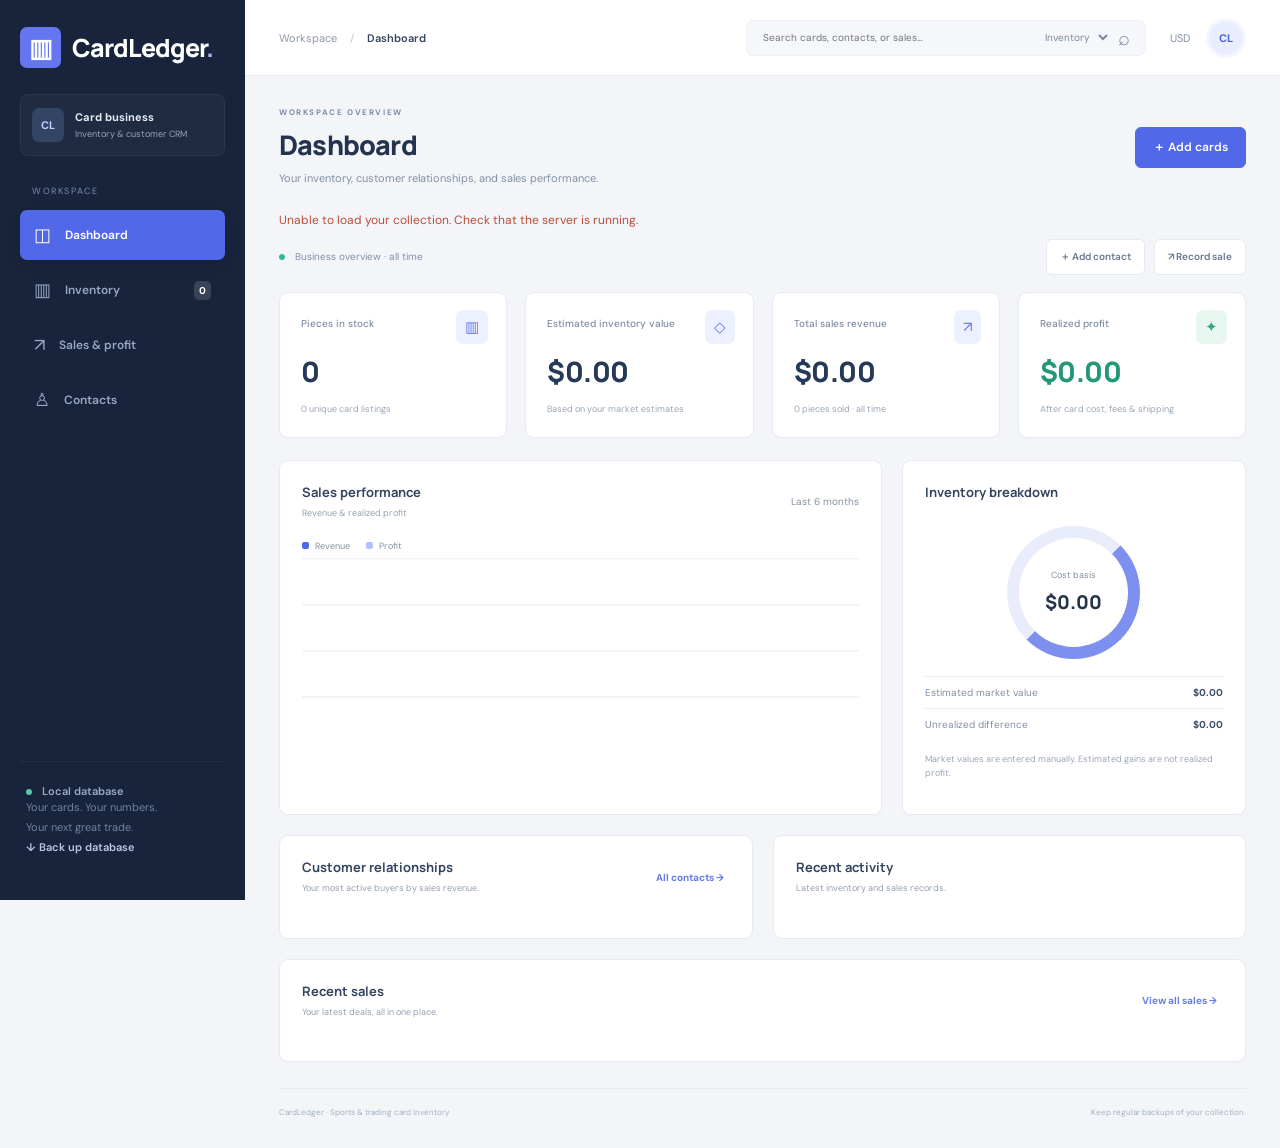
==== public/index.html @ e16de9db "Support Pokemon Marvel Disney and Magic trading card categories" ====
<!doctype html><html lang="en"><head><meta charset="utf-8"><meta name="viewport" content="width=device-width,initial-scale=1"><title>CardLedger · Sports & trading card CRM</title><link rel="stylesheet" href="style.css"></head><body>
<aside class="sidebar"><a class="logo" href="#dashboard"><span>▥</span> CardLedger<span class="logo-dot">.</span></a><div class="workspace-card"><span class="workspace-avatar">CL</span><div><strong>Card business</strong><small>Inventory & customer CRM</small></div></div><div class="workspace-label">WORKSPACE</div><nav><button data-page="dashboard" class="active">◫ <span>Dashboard</span></button><button data-page="inventory">▥ <span>Inventory</span><b id="stock-badge">0</b></button><button data-page="sales">↗ <span>Sales & profit</span></button><button data-page="clients">♙ <span>Contacts</span></button></nav><div class="sidebar-bottom"><div class="local-badge"><span></span> Local database</div><p>Your cards. Your numbers.<br>Your next great trade.</p><a href="/api/backup">↓ Back up database</a></div></aside>
<div class="app"><header><div class="breadcrumb">Workspace <span>/</span> <strong id="breadcrumb-page">Dashboard</strong></div><form id="global-search-form" class="global-search"><input id="global-search" type="search" placeholder="Search cards, contacts, or sales…" aria-label="Search CRM"><select id="global-search-scope" aria-label="Search category"><option value="inventory">Inventory</option><option value="clients">Contacts</option><option value="sales">Sales</option></select><button type="submit" aria-label="Search">⌕</button></form><div class="header-account"><span class="currency-label">USD</span><span class="avatar" aria-label="CardLedger workspace">CL</span></div></header><main><div class="page-heading"><div><div class="eyebrow" id="page-eyebrow">THE BIG PICTURE</div><h1 id="page-title">Your collection, at a glance.</h1><p id="page-description">Track what you own, what you sell, and what you earn.</p></div><button class="primary" id="primary-action">＋ Add cards</button></div><div id="global-status" class="status" role="status" aria-live="polite"></div>
<section id="dashboard" class="page"><div class="dashboard-toolbar"><span class="live-label"><i></i> Business overview · all time</span><div><button class="secondary" id="quick-client">＋ Add contact</button><button class="secondary" id="quick-sale">↗ Record sale</button></div></div><div class="metrics"><article><span>Pieces in stock</span><strong id="metric-stock">0</strong><small id="metric-unique">0 unique card listings</small><i>▥</i></article><article><span>Estimated inventory value</span><strong id="metric-value">$0.00</strong><small>Based on your market estimates</small><i>◇</i></article><article><span>Total sales revenue</span><strong id="metric-revenue">$0.00</strong><small id="metric-sold">0 pieces sold · all time</small><i>↗</i></article><article class="profit-card"><span>Realized profit</span><strong id="metric-profit">$0.00</strong><small>After card cost, fees & shipping</small><i>✦</i></article></div>
<div class="overview-grid"><article class="panel"><div class="panel-heading"><div><h2>Sales performance</h2><p>Revenue & realized profit</p></div><span class="subtle">Last 6 months</span></div><div class="legend"><span class="revenue-dot"></span> Revenue <span class="profit-dot"></span> Profit</div><div id="chart" class="chart"></div></article><article class="panel value-panel"><div class="panel-heading"><h2>Inventory breakdown</h2></div><div class="value-circle"><span>Cost basis<strong id="cost-basis">$0.00</strong></span></div><div class="value-line"><span>Estimated market value</span><b id="value-market">$0.00</b></div><div class="value-line"><span>Unrealized difference</span><b id="value-difference">$0.00</b></div><p class="fine-print">Market values are entered manually. Estimated gains are not realized profit.</p></article></div>
<div class="crm-insights"><article class="panel"><div class="panel-heading"><div><h2>Customer relationships</h2><p>Your most active buyers by sales revenue.</p></div><button class="text-button" data-page="clients">All contacts →</button></div><div id="top-clients"></div></article><article class="panel"><div class="panel-heading"><div><h2>Recent activity</h2><p>Latest inventory and sales records.</p></div></div><div id="activity-feed"></div></article></div><article class="panel"><div class="panel-heading"><div><h2>Recent sales</h2><p>Your latest deals, all in one place.</p></div><button class="text-button" data-page="sales">View all sales →</button></div><div id="recent-sales" class="table-wrap"></div></article></section>
<section id="inventory" class="page" hidden><div class="toolbar"><input id="inventory-search" type="search" placeholder="Search player, character, category, set…" aria-label="Search inventory"><label class="checkbox"><input type="checkbox" id="in-stock-only"> In stock only</label><a class="secondary" href="/api/export/inventory">↓ Export CSV</a></div><div class="panel table-wrap" id="inventory-table"></div></section>
<section id="sales" class="page" hidden><div class="toolbar"><input id="sales-search" type="search" placeholder="Search card, client, channel…" aria-label="Search sales"><a class="secondary" href="/api/export/sales">↓ Export CSV</a></div><p class="fine-print">Profit = sale revenue − allocated purchase cost − fees − shipping. It excludes taxes and business overhead.</p><div class="panel table-wrap" id="sales-table"></div></section>
<section id="clients" class="page" hidden><div class="toolbar"><input id="clients-search" type="search" placeholder="Search name, email, phone…" aria-label="Search clients"><a class="secondary" href="/api/export/clients">↓ Export CSV</a></div><div class="contact-summary" id="contact-summary"></div><div class="panel table-wrap" id="client-grid"></div></section>
<footer>CardLedger · Sports & trading card inventory <span>Keep regular backups of your collection.</span></footer></main></div>
<dialog id="modal"><div class="modal-header"><div><span class="eyebrow">YOUR COLLECTION</span><h2 id="modal-title"></h2></div><button type="button" id="close-modal" aria-label="Close dialog">×</button></div><form id="editor"><div id="form-fields" class="form-grid"></div><div id="form-status" class="status" role="status" aria-live="polite"></div><div class="modal-actions"><button class="secondary" type="button" id="cancel-modal">Cancel</button><button class="primary" type="submit" id="save-button">Save</button></div></form></dialog>
<dialog id="client-profile"><div class="modal-header"><div><span class="eyebrow">CONTACT RECORD</span><h2 id="profile-title"></h2></div><button type="button" id="close-profile" aria-label="Close contact record">×</button></div><div id="profile-content"></div></dialog><script src="app.js"></script></body></html>
---- public/style.css ----
@import url('https://fonts.googleapis.com/css2?family=DM+Sans:wght@400;500;600;700&family=Manrope:wght@400;600;700;800&display=swap');
:root{--ink:#17342f;--muted:#7a8884;--green:#236b53;--lime:#d9efb3;--bg:#f6f8f5;--border:#e6ebe5}*{box-sizing:border-box}body{margin:0;font-family:'DM Sans',sans-serif;color:var(--ink);background:var(--bg);font-size:14px}button,input,select,textarea{font:inherit}button,a{touch-action:manipulation}button{cursor:pointer}a{color:inherit;text-decoration:none}.sidebar{width:230px;background:white;border-right:1px solid var(--border);position:fixed;top:0;bottom:0;padding:32px 22px;display:flex;flex-direction:column}.logo{font:800 25px Manrope,sans-serif;letter-spacing:-1px;white-space:nowrap}.logo>span:first-child{background:var(--green);color:white;padding:3px 9px;border-radius:8px;margin-right:7px}.logo-dot{color:var(--green)}.workspace-label{font-size:8px;letter-spacing:1.6px;color:var(--muted);margin:47px 8px 18px}.sidebar nav{display:flex;flex-direction:column;gap:8px}.sidebar nav button{display:flex;gap:14px;align-items:center;border:0;background:transparent;padding:13px 14px;border-radius:9px;color:#6b7e76;text-align:left;font-size:17px}.sidebar nav button span{font-size:13px;font-weight:600}.sidebar nav button.active{background:#eaf2e5;color:var(--green)}.sidebar nav b{font-size:10px;border-radius:5px;background:white;padding:3px 5px;margin-left:auto}.sidebar-bottom{margin-top:auto;padding:15px 6px}.local-badge{font-size:11px;font-weight:600}.local-badge span{display:inline-block;width:6px;height:6px;background:#4d9662;border-radius:50%;margin-right:7px}.sidebar-bottom p{color:var(--muted);font-size:11px;line-height:1.8}.sidebar-bottom a{font-size:11px;font-weight:600}.app{margin-left:230px}header{height:78px;border-bottom:1px solid var(--border);display:flex;align-items:center;justify-content:space-between;padding:0 40px;background:#ffffff90}header>span{font-size:9px;letter-spacing:1.8px;color:var(--muted)}header>div{display:flex;gap:22px;align-items:center}.currency-label{font-size:11px;color:var(--muted)}.avatar{background:#e3eadf;border-radius:50%;font-size:12px;padding:10px;font-weight:700}main{max-width:1450px;margin:auto;padding:35px 40px}.page-heading{display:flex;justify-content:space-between;align-items:center;margin-bottom:26px;gap:20px}.eyebrow{font-size:9px;font-weight:700;letter-spacing:1.7px;color:var(--green)}h1{font:800 29px Manrope,sans-serif;letter-spacing:-1px;margin:12px 0 8px}p{color:var(--muted);line-height:1.6;margin:0;font-size:12px}h2{font:700 15px Manrope,sans-serif;margin:0 0 5px}.primary,.secondary{border-radius:7px;padding:12px 18px;font-size:12px;font-weight:600;white-space:nowrap;border:1px solid var(--border);display:inline-block}.primary{background:var(--green);border-color:var(--green);color:white}.primary:hover{background:#18543e}.secondary{background:white}.text-button{border:0;background:none;color:var(--green);font-size:11px;font-weight:700}.metrics{display:grid;grid-template-columns:repeat(4,1fr);gap:18px;margin-bottom:26px}.metrics article{border:1px solid var(--border);border-radius:12px;padding:22px;background:white;position:relative}.metrics article>span{font-size:10px;font-weight:500;color:#6b7e76}.metrics strong{display:block;font:800 29px Manrope,sans-serif;letter-spacing:-1px;margin:20px 0 10px;overflow-wrap:anywhere}.metrics small{font-size:9px;color:var(--muted)}.metrics i{position:absolute;right:18px;top:17px;color:var(--green);background:#edf3e8;font-style:normal;border-radius:7px;padding:6px 9px}.metrics .profit-card{background:#eaf3e0;border-color:#dce8cf}.overview-grid{display:grid;grid-template-columns:1.8fr 1fr;gap:22px;margin-bottom:24px}.panel{background:white;border:1px solid var(--border);border-radius:12px;padding:24px}.panel-heading{display:flex;justify-content:space-between;align-items:center;margin-bottom:24px;gap:14px}.panel-heading p{font-size:10px}.subtle{font-size:10px;color:var(--muted)}.legend{display:flex;align-items:center;gap:6px;font-size:10px;color:var(--muted)}.legend span{width:7px;height:7px;border-radius:2px}.revenue-dot{background:var(--green)}.profit-dot{background:var(--lime);margin-left:10px}.chart{height:215px;display:flex;justify-content:space-around;align-items:flex-end;gap:10px;padding:30px 5px 10px;background:repeating-linear-gradient(to top,transparent 0,transparent 49px,#f0f2ef 50px,#f0f2ef 51px)}.chart-month{height:100%;display:flex;flex-direction:column;justify-content:flex-end;align-items:center;flex:1;position:relative}.chart-bars{height:155px;display:flex;align-items:flex-end;gap:4px;width:65%;justify-content:center}.bar{width:20px;border-radius:4px 4px 0 0;background:var(--green);min-height:2px}.bar.profit{background:var(--lime)}.bar.loss{background:#dc7e66}.chart-month>span{font-size:9px;color:var(--muted);margin-top:12px}.value-circle{width:155px;height:155px;border:13px solid #dceccf;border-right-color:var(--green);border-bottom-color:var(--green);border-radius:50%;margin:8px auto 24px;display:grid;place-items:center;text-align:center}.value-circle span{font-size:9px;color:var(--muted)}.value-circle strong{display:block;color:var(--ink);font:800 20px Manrope,sans-serif;margin-top:8px}.value-line{display:flex;justify-content:space-between;padding:10px 0;border-top:1px solid var(--border);font-size:10px}.fine-print{font-size:10px;color:var(--muted);margin:12px 0;line-height:1.6}.table-wrap{overflow-x:auto}table{width:100%;border-collapse:collapse;white-space:nowrap}th{text-align:left;font-size:9px;font-weight:600;color:var(--muted);background:#f8faf6;letter-spacing:.5px;padding:12px}td{padding:15px 12px;border-bottom:1px solid #edf0eb;font-size:11px}td strong{font-size:12px;display:block}td small{display:block;font-size:9px;color:var(--muted);margin-top:4px}.card-name{display:flex;align-items:center;gap:10px}.card-thumb{width:31px;height:42px;border:2px solid #d0ddc6;background:linear-gradient(145deg,#e7eddd,#afc6ab);border-radius:3px;display:grid;place-items:center;color:var(--green);font-weight:800;font-size:12px}.badge{display:inline-block;padding:5px 8px;border-radius:5px;font-size:9px;background:#eef3e9;color:var(--green)}.badge.zero{background:#f1f1ef;color:#8a918d}.profit-text{color:var(--green);font-weight:700}.loss-text{color:#bd4c37;font-weight:700}.empty{padding:48px 20px;text-align:center}.empty h3{margin:12px 0;color:var(--ink)}.empty p{max-width:420px;margin:auto}.empty-symbol{font-size:34px;color:#a6baa0}.toolbar{display:flex;gap:15px;align-items:center;margin-bottom:22px}.toolbar input[type=search]{max-width:400px;flex:1}.checkbox{display:flex;align-items:center;gap:7px;white-space:nowrap;font-size:11px}.toolbar>a{margin-left:auto}input,select,textarea{width:100%;padding:11px 12px;border:1px solid #dae2d7;border-radius:6px;color:var(--ink);background:white;font-size:12px}.checkbox input{width:auto}input:focus,select:focus,textarea:focus{outline:2px solid #86ac74;outline-offset:1px}.client-grid{display:grid;grid-template-columns:repeat(3,1fr);gap:18px}.client-card{background:white;border:1px solid var(--border);border-radius:12px;padding:22px}.client-heading{display:flex;gap:12px;align-items:center;margin-bottom:16px}.client-card h3{font-size:15px;margin:0}.client-avatar{width:40px;height:40px;border-radius:50%;background:#e9f0e2;display:grid;place-items:center;color:var(--green);font-weight:700}.client-card p{overflow-wrap:anywhere;margin:6px 0;font-size:11px}.client-summary{display:flex;justify-content:space-between;border-top:1px solid var(--border);padding-top:15px;margin-top:17px;font-size:10px}.client-card button{margin-top:18px}.mini-actions{display:flex;gap:8px}.mini-actions button{border:1px solid var(--border);border-radius:5px;background:white;padding:6px 8px;font-size:10px;color:var(--green)}footer{display:flex;justify-content:space-between;margin-top:34px;padding-top:18px;border-top:1px solid var(--border);font-size:9px;color:#91a08e}.status{color:#bd4c37;font-size:12px;margin:10px 0;line-height:1.5}.status:empty{display:none}dialog{width:min(640px,calc(100% - 30px));border:0;border-radius:15px;padding:28px;color:var(--ink);max-height:90vh;overflow:auto;box-shadow:0 30px 100px #15332640}dialog::backdrop{background:#0c241f80;backdrop-filter:blur(3px)}.modal-header{display:flex;justify-content:space-between;align-items:center;margin-bottom:24px}.modal-header h2{font-size:23px;margin-top:9px}.modal-header button{border:0;background:#f2f5ef;border-radius:50%;font-size:25px;width:34px;height:34px;color:var(--muted)}.form-grid{display:grid;grid-template-columns:1fr 1fr;gap:17px}label.field{font-size:11px;font-weight:600}label.field input,label.field select,label.field textarea{display:block;margin-top:8px}.wide{grid-column:1/-1}.form-help{grid-column:1/-1;font-size:11px;color:var(--muted);line-height:1.6}.modal-actions{display:flex;justify-content:flex-end;gap:10px;margin-top:26px}button:disabled{opacity:.5;cursor:wait}[hidden]{display:none!important}@media(min-width:1500px){main{padding-top:50px}}@media(max-width:1100px){.sidebar{width:190px;padding:25px 15px}.logo{font-size:21px}.app{margin-left:190px}main{padding:30px 24px}.metrics{grid-template-columns:1fr 1fr}.overview-grid{grid-template-columns:1.5fr 1fr}.client-grid{grid-template-columns:1fr 1fr}.metrics strong{font-size:28px}}@media(max-width:750px){.sidebar{position:static;width:auto;border:0;padding:18px 18px 0}.workspace-label,.sidebar-bottom{display:none}.sidebar nav{flex-direction:row;margin-top:18px;overflow:auto;gap:3px}.sidebar nav button{padding:12px;white-space:nowrap;gap:6px}.sidebar nav b{display:none}.app{margin:0}header{height:50px;padding:0 20px}main{padding:25px 18px}.page-heading{align-items:flex-start}.page-heading h1{font-size:24px}.page-heading p{font-size:11px}.page-heading .primary{padding:11px;font-size:10px}.metrics{gap:12px}.metrics article{padding:17px}.metrics article>span{font-size:9px;max-width:75%;display:block}.metrics strong{font-size:24px;margin-top:18px}.metrics small{font-size:8px}.metrics i{font-size:11px;right:12px;top:12px}.overview-grid{grid-template-columns:1fr}.panel{padding:18px}.value-circle{width:140px;height:140px}.client-grid{grid-template-columns:1fr}.toolbar{flex-wrap:wrap}.toolbar input[type=search]{min-width:100%;max-width:none}.toolbar>a{margin-left:0}.form-grid{grid-template-columns:1fr}.wide{grid-column:auto}.form-help{grid-column:auto}footer span{display:none}}
/* CRM workspace theme */
:root{--ink:#24344c;--muted:#8390a3;--green:#5168e8;--lime:#b3c0ff;--bg:#f3f5f9;--border:#e6eaf1}body{font-size:13px}.sidebar{width:245px;background:#17243b;border:0;padding:30px 20px;color:#e7ebf5}.logo{font-size:25px;color:white}.logo>span:first-child{background:#6576f0;border-radius:7px}.logo-dot{color:#a4b1ff}.workspace-card{display:flex;align-items:center;gap:11px;background:#ffffff09;border:1px solid #ffffff0c;border-radius:8px;padding:13px 11px;margin-top:29px}.workspace-avatar{display:grid;place-items:center;background:#344464;color:#c4ceff;border-radius:7px;width:32px;height:34px;font-size:11px;font-weight:700}.workspace-card strong{font-size:11px;display:block}.workspace-card small{font-size:9px;color:#94a4bd;display:block;margin-top:4px}.workspace-label{margin:29px 12px 13px;color:#7c8da9;font-size:9px}.sidebar nav{gap:5px}.sidebar nav button{color:#99a8c1;padding:13px 14px;border-radius:7px;font-size:18px}.sidebar nav button span{font-size:12px}.sidebar nav button.active{background:#5168e8;color:white;box-shadow:0 5px 15px #00000012}.sidebar nav b{background:#ffffff25;color:white}.sidebar nav button:hover:not(.active){background:#ffffff09;color:white}.sidebar-bottom{border-top:1px solid #ffffff0c;padding-top:22px;color:#9aabc4}.sidebar-bottom p{color:#6f839f}.sidebar-bottom a{color:#bbc9e5}.local-badge span{background:#56c5ac}.app{margin-left:245px}header{height:76px;background:white;padding:0 34px;gap:24px}.breadcrumb{display:flex;align-items:center;gap:13px;font-size:11px;color:#8d98aa;white-space:nowrap}.breadcrumb strong{color:#34455f;font-weight:600}.breadcrumb span{color:#c4cbd7}.global-search{display:flex;align-items:center;background:#f5f7fa;border:1px solid #eef0f5;border-radius:7px;padding:0 8px;margin-left:auto;width:400px;max-width:45%;height:36px}.global-search input{background:transparent;border:0;font-size:10px;min-width:0;padding:8px}.global-search select{width:auto;max-width:90px;background:transparent;border:0;padding:5px;font-size:10px;color:#7b889e}.global-search button{background:none;border:0;color:#7b889e;font-size:20px;padding:3px 7px}.header-account{gap:16px!important}.avatar{background:#e9edff;color:#5065d6;font-size:11px;padding:10px;border:3px solid #f5f7ff}main{padding:31px 34px}.page-heading{margin-bottom:23px}.eyebrow{font-size:8px;letter-spacing:1.6px;color:#7e8ca7}h1{font-size:27px;margin:9px 0 7px;letter-spacing:-.8px}.page-heading p{font-size:11px}.primary{background:#5168e8;border-color:#5168e8;font-weight:600;border-radius:6px;padding:11px 17px}.primary:hover{background:#3e54cf}.secondary{border-radius:6px;font-size:10px;padding:10px 13px;color:#687891}.secondary:hover{background:#f5f7ff;border-color:#bcc8f5}.dashboard-toolbar{display:flex;justify-content:space-between;align-items:center;margin-bottom:17px;gap:12px}.dashboard-toolbar>div{display:flex;gap:9px}.live-label{font-size:10px;color:#8290a6}.live-label i{display:inline-block;background:#36b79b;border-radius:50%;height:6px;width:6px;margin-right:7px}.metrics{gap:18px;margin-bottom:22px}.metrics article{border-radius:9px;padding:21px;box-shadow:0 2px 3px #23365203}.metrics article>span{font-size:10px;color:#7d8ca2;font-weight:500}.metrics strong{font-size:28px;margin:21px 0 9px;color:#263958;letter-spacing:-.5px}.metrics small{font-size:9px;color:#9ba6b5}.metrics i{background:#edf0ff;color:#6578e8;padding:7px 9px;border-radius:7px;font-size:15px}.metrics .profit-card{background:white;border-color:var(--border)}.metrics .profit-card i{background:#e7f7f0;color:#37a683}.metrics .profit-card strong{color:#249779}.panel{border-radius:9px;padding:22px;box-shadow:0 2px 3px #23365203}.panel-heading{margin-bottom:20px}h2{font-size:13px;color:#34455f}.panel-heading p{font-size:9px;color:#94a0b0}.overview-grid{gap:20px;margin-bottom:20px;grid-template-columns:1.75fr 1fr}.legend{font-size:9px}.chart{height:190px;background:repeating-linear-gradient(to top,transparent 0,transparent 44px,#f0f2f7 45px,#f0f2f7 46px)}.bar{width:25px;background:#6176e8;border-radius:4px 4px 0 0}.bar.profit{background:#c0cbff}.chart-month>span{color:#9aa5b7}.value-circle{border:12px solid #e9edfb;border-right-color:#7e90ef;border-bottom-color:#7e90ef;width:133px;height:133px;margin:8px auto 17px}.value-circle strong{font-size:19px}.value-line{padding:9px 0;color:#8190a5;font-size:10px}.value-line b{color:#3b4d67}.fine-print{font-size:9px;color:#9aa6b8}.crm-insights{display:grid;grid-template-columns:1fr 1fr;gap:20px;margin-bottom:20px}.relationship-row{display:flex;align-items:center;gap:12px;background:none;border:0;width:100%;padding:12px 0;text-align:left;border-bottom:1px solid #f0f2f6;color:var(--ink)}.relationship-row:last-child{border:0}.relationship-row>span:nth-child(2){flex:1}.relationship-row strong{display:block;font-size:11px;font-weight:600}.relationship-row small{font-size:9px;color:#9aa5b5;display:block;margin-top:4px}.relationship-row>b{font-size:11px}.relationship-row>b span{color:#afb9cd;margin-left:12px}.client-avatar{background:#edf0ff;color:#687bea;width:34px;height:34px;font-size:11px;flex-shrink:0;border-radius:8px}.activity-row{display:flex;gap:13px;padding:11px 0}.activity-row:not(:last-child){border-bottom:1px solid #f0f2f6}.activity-icon{width:29px;height:29px;background:#edf0fc;color:#7485d9;display:grid;place-items:center;border-radius:7px;flex-shrink:0;font-size:15px}.activity-row strong{font-size:10px;display:block}.activity-row p{font-size:9px;margin-top:4px}.activity-row small{font-size:8px;color:#a4afbf;display:block;margin-top:4px}.crm-insights .empty{padding:22px 12px}.crm-insights .empty h3{font-size:12px}.crm-insights .empty p{font-size:10px}.crm-insights .empty-symbol{font-size:23px}.table-wrap.panel{padding:0}th{font-size:8px;background:#f8f9fc;color:#8995a7;padding:13px 15px;letter-spacing:.6px;border-bottom:1px solid #edf0f5}td{font-size:10px;padding:15px;border-bottom:1px solid #eef1f6;color:#687991}td strong{font-size:11px;color:#34465f}td small{color:#9aa7b9;font-size:9px}.card-thumb{background:linear-gradient(145deg,#f1f3ff,#d3dcf5);border-color:#dae1f3;color:#7e8dbf;border-radius:3px}.badge{background:#edf2ff;color:#6881ca;font-size:9px;font-weight:500}.badge.zero{background:#f2f4f7}.profit-text{color:#2d9b81}.loss-text{color:#ce6b69}.mini-actions button{font-size:9px;color:#6379d6;border-color:#e4eafa;padding:6px 9px;border-radius:5px}.mini-actions button:hover{background:#eef2ff}.contact-summary{display:flex;gap:26px;font-size:10px;color:#8d9aad;margin-bottom:18px}.contact-summary strong{color:#374969;font-size:12px;margin-right:4px}.contact-name{display:flex;align-items:center;gap:11px;text-align:left;border:0;background:none;padding:0;color:inherit}.contact-name:hover strong{color:#5168e8}.contact-name strong{font-size:11px}.contact-name small{font-size:8px}.profile-overview{display:flex;gap:18px;align-items:center;margin:15px 0 25px}.profile-overview>.client-avatar{width:56px;height:56px;font-size:20px;border-radius:12px}.profile-overview p{margin-top:9px;font-size:12px}.profile-metrics{display:grid;grid-template-columns:repeat(3,1fr);gap:10px;background:#f6f8fc;border-radius:8px;padding:20px;margin-bottom:25px}.profile-metrics small{font-size:9px;color:#8797ac}.profile-metrics strong{display:block;font-size:20px;margin-top:10px}.profile-notes{white-space:pre-wrap;overflow-wrap:anywhere;font-size:12px;margin:14px 0 25px}#client-profile{width:min(880px,calc(100% - 30px))}#client-profile h3{font-size:13px}.text-button{color:#667ce1;font-size:10px}.empty h3{font-size:14px}.empty-symbol{color:#c5cfed}footer{font-size:8px;color:#a5afbf;margin-top:26px}.toolbar input[type=search]{font-size:11px;padding:12px 14px;background:white;border-color:#e6eaf2}dialog{border-radius:11px;box-shadow:0 30px 100px #11214040}dialog::backdrop{background:#0d1a3480}.modal-header button{background:#f0f3fa}.field input,.field select,.field textarea{border-color:#e0e6f1}input:focus,select:focus,textarea:focus{outline-color:#9aa9f1}
@media(max-width:1100px){.sidebar{width:215px;padding:28px 17px}.app{margin-left:215px}main{padding:28px 23px}header{padding:0 23px}.global-search{max-width:48%;width:320px}.breadcrumb{font-size:10px;gap:9px}.overview-grid{grid-template-columns:1.5fr 1fr}.metrics{grid-template-columns:1fr 1fr}}
@media(max-width:750px){.sidebar{position:static;width:auto;padding:18px 18px 0;background:#17243b}.logo{font-size:22px}.workspace-card,.workspace-label,.sidebar-bottom{display:none}.sidebar nav{flex-direction:row;margin-top:18px;padding-bottom:12px;gap:4px}.sidebar nav button{font-size:14px;padding:10px 12px}.sidebar nav button span{font-size:11px}.app{margin:0}header{height:auto;min-height:65px;padding:13px 18px;flex-wrap:wrap;gap:13px}.breadcrumb{flex:1}.header-account{margin-left:auto}.global-search{order:3;width:100%;max-width:none;flex-shrink:0}.global-search input{font-size:11px}.page-heading h1{font-size:24px}.page-heading{gap:10px}main{padding:23px 16px}.page-heading p{font-size:10px}.metrics{gap:12px}.metrics article{padding:17px}.metrics strong{font-size:24px}.overview-grid,.crm-insights{grid-template-columns:1fr}.dashboard-toolbar{align-items:flex-start;flex-direction:column;gap:14px}.live-label{font-size:9px}.dashboard-toolbar>div{width:100%}.dashboard-toolbar .secondary{flex:1}.metrics article>span{font-size:9px}.metrics i{font-size:11px;padding:5px 7px}.panel{padding:18px}.contact-summary{gap:12px;flex-wrap:wrap;font-size:9px}.profile-metrics{padding:14px}.profile-metrics strong{font-size:17px}.profile-metrics small{font-size:8px}.client-avatar{width:29px;height:29px;font-size:10px}}
.overview-grid>*,.crm-insights>*,.chart-month{min-width:0}.panel{min-width:0}@media(max-width:750px){.chart{gap:5px}.chart-bars{width:90%;gap:3px}.bar{width:16px;max-width:44%}.relationship-row>span:nth-child(2){min-width:0}.relationship-row strong{overflow-wrap:anywhere}.panel-heading{flex-wrap:wrap}}
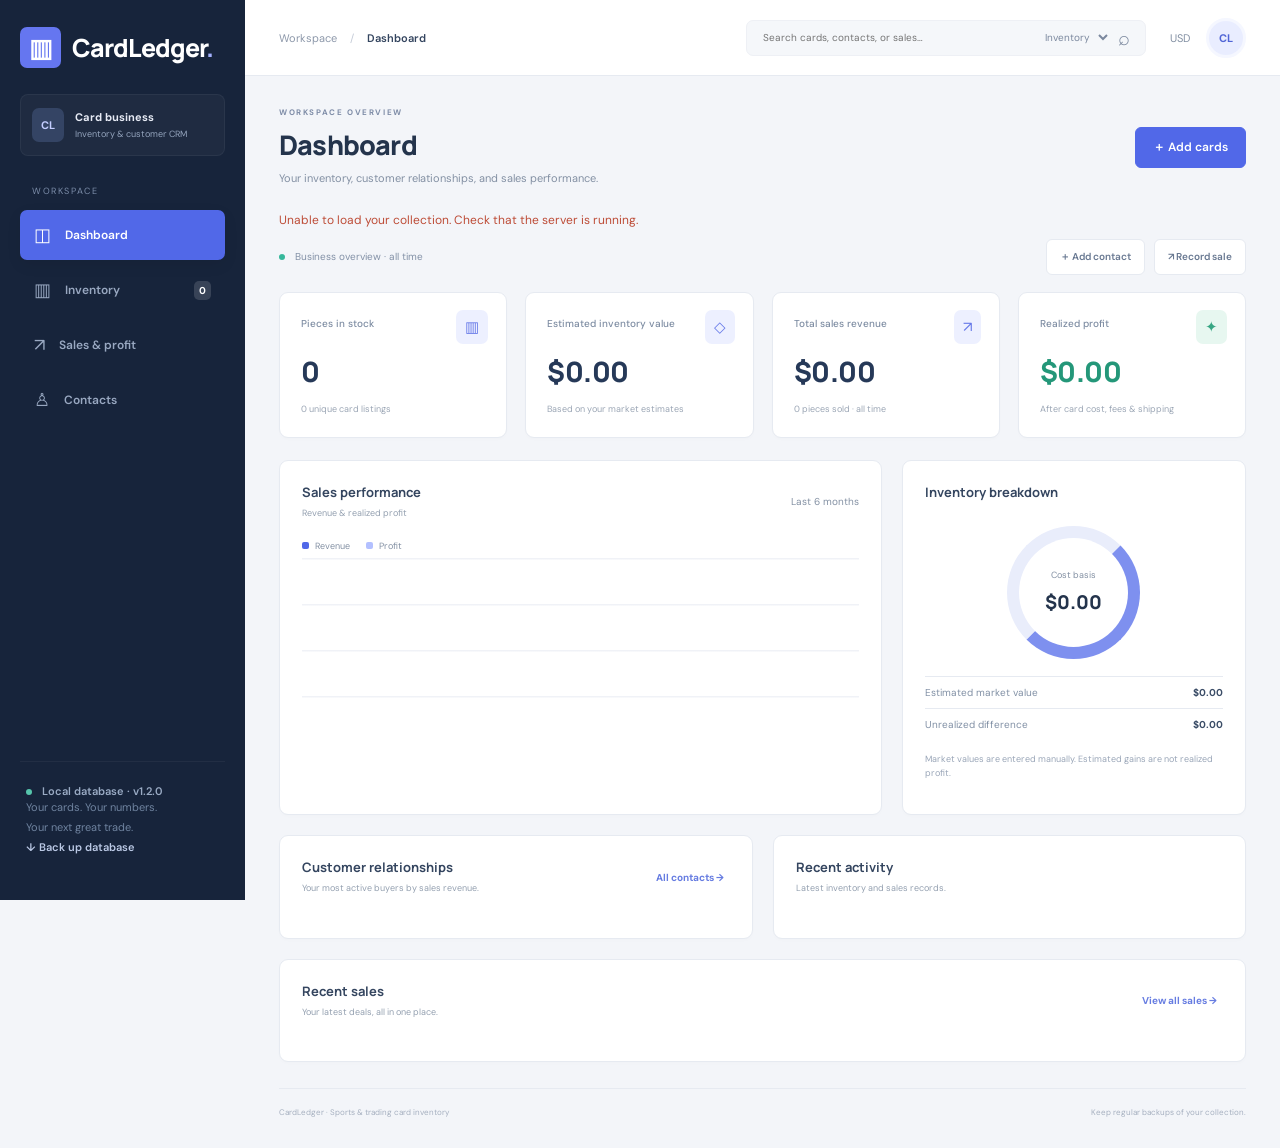
==== commit 5c084772: "Add data-preserving Windows updater and visible version diagnostics" ====
--- a/public/index.html
+++ b/public/index.html
@@ -1,5 +1,5 @@
 <!doctype html><html lang="en"><head><meta charset="utf-8"><meta name="viewport" content="width=device-width,initial-scale=1"><title>CardLedger · Sports & trading card CRM</title><link rel="stylesheet" href="style.css"></head><body>
-<aside class="sidebar"><a class="logo" href="#dashboard"><span>▥</span> CardLedger<span class="logo-dot">.</span></a><div class="workspace-card"><span class="workspace-avatar">CL</span><div><strong>Card business</strong><small>Inventory & customer CRM</small></div></div><div class="workspace-label">WORKSPACE</div><nav><button data-page="dashboard" class="active">◫ <span>Dashboard</span></button><button data-page="inventory">▥ <span>Inventory</span><b id="stock-badge">0</b></button><button data-page="sales">↗ <span>Sales & profit</span></button><button data-page="clients">♙ <span>Contacts</span></button></nav><div class="sidebar-bottom"><div class="local-badge"><span></span> Local database</div><p>Your cards. Your numbers.<br>Your next great trade.</p><a href="/api/backup">↓ Back up database</a></div></aside>
+<aside class="sidebar"><a class="logo" href="#dashboard"><span>▥</span> CardLedger<span class="logo-dot">.</span></a><div class="workspace-card"><span class="workspace-avatar">CL</span><div><strong>Card business</strong><small>Inventory & customer CRM</small></div></div><div class="workspace-label">WORKSPACE</div><nav><button data-page="dashboard" class="active">◫ <span>Dashboard</span></button><button data-page="inventory">▥ <span>Inventory</span><b id="stock-badge">0</b></button><button data-page="sales">↗ <span>Sales & profit</span></button><button data-page="clients">♙ <span>Contacts</span></button></nav><div class="sidebar-bottom"><div class="local-badge"><span></span> Local database · v1.2.0</div><p>Your cards. Your numbers.<br>Your next great trade.</p><a href="/api/backup">↓ Back up database</a></div></aside>
 <div class="app"><header><div class="breadcrumb">Workspace <span>/</span> <strong id="breadcrumb-page">Dashboard</strong></div><form id="global-search-form" class="global-search"><input id="global-search" type="search" placeholder="Search cards, contacts, or sales…" aria-label="Search CRM"><select id="global-search-scope" aria-label="Search category"><option value="inventory">Inventory</option><option value="clients">Contacts</option><option value="sales">Sales</option></select><button type="submit" aria-label="Search">⌕</button></form><div class="header-account"><span class="currency-label">USD</span><span class="avatar" aria-label="CardLedger workspace">CL</span></div></header><main><div class="page-heading"><div><div class="eyebrow" id="page-eyebrow">THE BIG PICTURE</div><h1 id="page-title">Your collection, at a glance.</h1><p id="page-description">Track what you own, what you sell, and what you earn.</p></div><button class="primary" id="primary-action">＋ Add cards</button></div><div id="global-status" class="status" role="status" aria-live="polite"></div>
 <section id="dashboard" class="page"><div class="dashboard-toolbar"><span class="live-label"><i></i> Business overview · all time</span><div><button class="secondary" id="quick-client">＋ Add contact</button><button class="secondary" id="quick-sale">↗ Record sale</button></div></div><div class="metrics"><article><span>Pieces in stock</span><strong id="metric-stock">0</strong><small id="metric-unique">0 unique card listings</small><i>▥</i></article><article><span>Estimated inventory value</span><strong id="metric-value">$0.00</strong><small>Based on your market estimates</small><i>◇</i></article><article><span>Total sales revenue</span><strong id="metric-revenue">$0.00</strong><small id="metric-sold">0 pieces sold · all time</small><i>↗</i></article><article class="profit-card"><span>Realized profit</span><strong id="metric-profit">$0.00</strong><small>After card cost, fees & shipping</small><i>✦</i></article></div>
 <div class="overview-grid"><article class="panel"><div class="panel-heading"><div><h2>Sales performance</h2><p>Revenue & realized profit</p></div><span class="subtle">Last 6 months</span></div><div class="legend"><span class="revenue-dot"></span> Revenue <span class="profit-dot"></span> Profit</div><div id="chart" class="chart"></div></article><article class="panel value-panel"><div class="panel-heading"><h2>Inventory breakdown</h2></div><div class="value-circle"><span>Cost basis<strong id="cost-basis">$0.00</strong></span></div><div class="value-line"><span>Estimated market value</span><b id="value-market">$0.00</b></div><div class="value-line"><span>Unrealized difference</span><b id="value-difference">$0.00</b></div><p class="fine-print">Market values are entered manually. Estimated gains are not realized profit.</p></article></div>
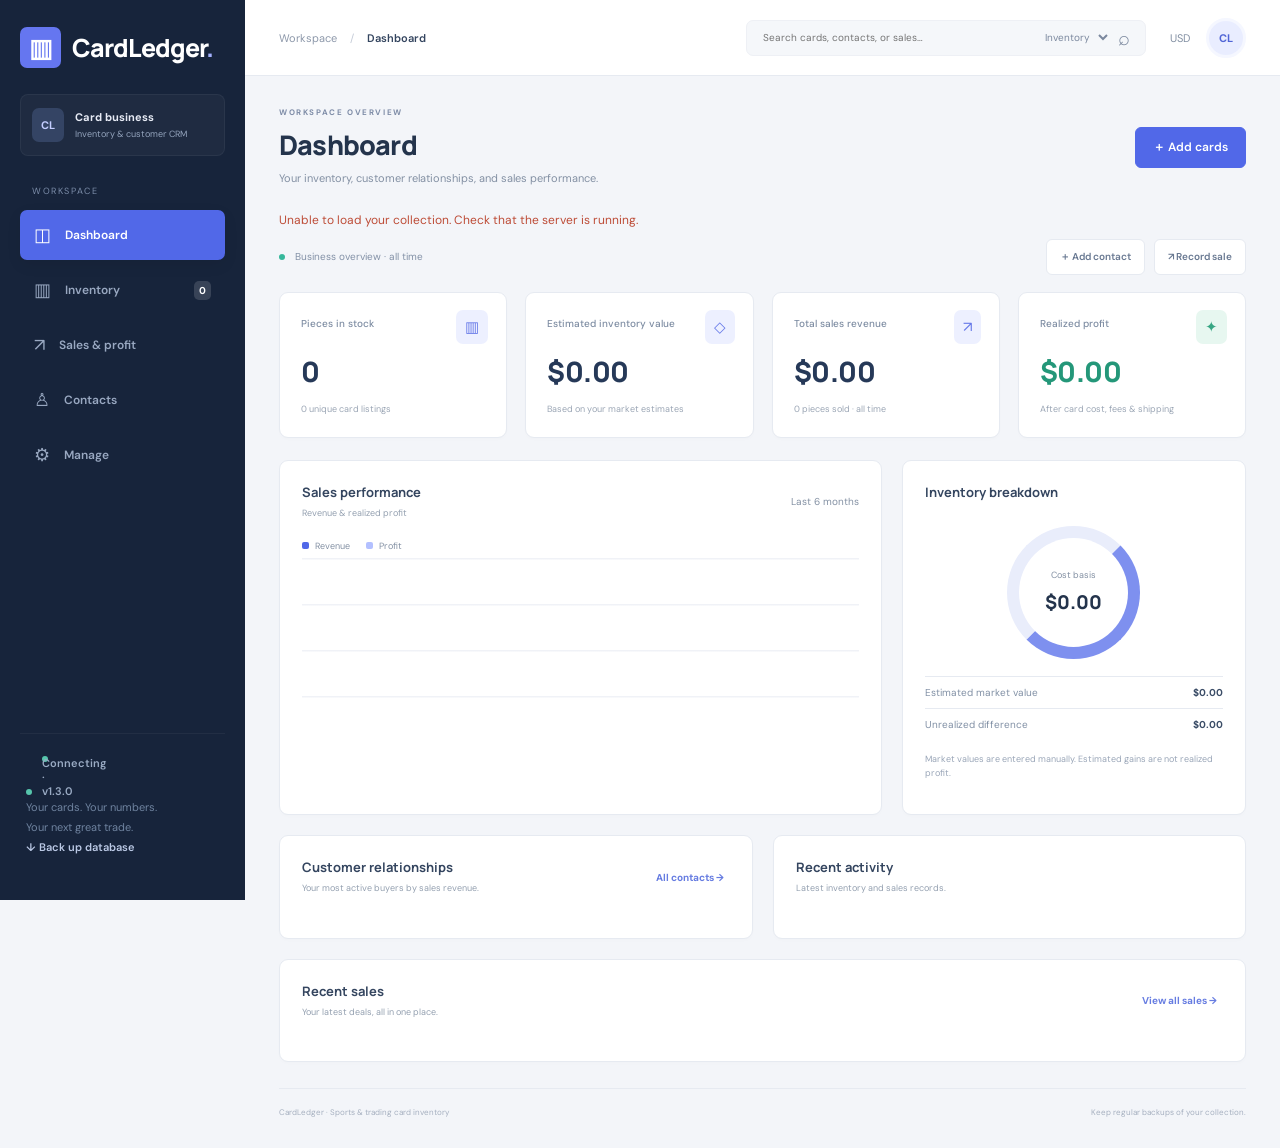
==== commit cdf0feaa: "Add live synchronization category management and stock removal controls" ====
--- a/public/index.html
+++ b/public/index.html
@@ -1,5 +1,5 @@
 <!doctype html><html lang="en"><head><meta charset="utf-8"><meta name="viewport" content="width=device-width,initial-scale=1"><title>CardLedger · Sports & trading card CRM</title><link rel="stylesheet" href="style.css"></head><body>
-<aside class="sidebar"><a class="logo" href="#dashboard"><span>▥</span> CardLedger<span class="logo-dot">.</span></a><div class="workspace-card"><span class="workspace-avatar">CL</span><div><strong>Card business</strong><small>Inventory & customer CRM</small></div></div><div class="workspace-label">WORKSPACE</div><nav><button data-page="dashboard" class="active">◫ <span>Dashboard</span></button><button data-page="inventory">▥ <span>Inventory</span><b id="stock-badge">0</b></button><button data-page="sales">↗ <span>Sales & profit</span></button><button data-page="clients">♙ <span>Contacts</span></button></nav><div class="sidebar-bottom"><div class="local-badge"><span></span> Local database · v1.2.0</div><p>Your cards. Your numbers.<br>Your next great trade.</p><a href="/api/backup">↓ Back up database</a></div></aside>
+<aside class="sidebar"><a class="logo" href="#dashboard"><span>▥</span> CardLedger<span class="logo-dot">.</span></a><div class="workspace-card"><span class="workspace-avatar">CL</span><div><strong>Card business</strong><small>Inventory & customer CRM</small></div></div><div class="workspace-label">WORKSPACE</div><nav><button data-page="dashboard" class="active">◫ <span>Dashboard</span></button><button data-page="inventory">▥ <span>Inventory</span><b id="stock-badge">0</b></button><button data-page="sales">↗ <span>Sales & profit</span></button><button data-page="clients">♙ <span>Contacts</span></button><button data-page="manage">⚙ <span>Manage</span></button></nav><div class="sidebar-bottom"><div class="local-badge"><span></span> <span id="sync-label">Connecting · v1.3.0</span></div><p>Your cards. Your numbers.<br>Your next great trade.</p><a href="/api/backup">↓ Back up database</a></div></aside>
 <div class="app"><header><div class="breadcrumb">Workspace <span>/</span> <strong id="breadcrumb-page">Dashboard</strong></div><form id="global-search-form" class="global-search"><input id="global-search" type="search" placeholder="Search cards, contacts, or sales…" aria-label="Search CRM"><select id="global-search-scope" aria-label="Search category"><option value="inventory">Inventory</option><option value="clients">Contacts</option><option value="sales">Sales</option></select><button type="submit" aria-label="Search">⌕</button></form><div class="header-account"><span class="currency-label">USD</span><span class="avatar" aria-label="CardLedger workspace">CL</span></div></header><main><div class="page-heading"><div><div class="eyebrow" id="page-eyebrow">THE BIG PICTURE</div><h1 id="page-title">Your collection, at a glance.</h1><p id="page-description">Track what you own, what you sell, and what you earn.</p></div><button class="primary" id="primary-action">＋ Add cards</button></div><div id="global-status" class="status" role="status" aria-live="polite"></div>
 <section id="dashboard" class="page"><div class="dashboard-toolbar"><span class="live-label"><i></i> Business overview · all time</span><div><button class="secondary" id="quick-client">＋ Add contact</button><button class="secondary" id="quick-sale">↗ Record sale</button></div></div><div class="metrics"><article><span>Pieces in stock</span><strong id="metric-stock">0</strong><small id="metric-unique">0 unique card listings</small><i>▥</i></article><article><span>Estimated inventory value</span><strong id="metric-value">$0.00</strong><small>Based on your market estimates</small><i>◇</i></article><article><span>Total sales revenue</span><strong id="metric-revenue">$0.00</strong><small id="metric-sold">0 pieces sold · all time</small><i>↗</i></article><article class="profit-card"><span>Realized profit</span><strong id="metric-profit">$0.00</strong><small>After card cost, fees & shipping</small><i>✦</i></article></div>
 <div class="overview-grid"><article class="panel"><div class="panel-heading"><div><h2>Sales performance</h2><p>Revenue & realized profit</p></div><span class="subtle">Last 6 months</span></div><div class="legend"><span class="revenue-dot"></span> Revenue <span class="profit-dot"></span> Profit</div><div id="chart" class="chart"></div></article><article class="panel value-panel"><div class="panel-heading"><h2>Inventory breakdown</h2></div><div class="value-circle"><span>Cost basis<strong id="cost-basis">$0.00</strong></span></div><div class="value-line"><span>Estimated market value</span><b id="value-market">$0.00</b></div><div class="value-line"><span>Unrealized difference</span><b id="value-difference">$0.00</b></div><p class="fine-print">Market values are entered manually. Estimated gains are not realized profit.</p></article></div>
@@ -7,6 +7,6 @@
 <section id="inventory" class="page" hidden><div class="toolbar"><input id="inventory-search" type="search" placeholder="Search player, character, category, set…" aria-label="Search inventory"><label class="checkbox"><input type="checkbox" id="in-stock-only"> In stock only</label><a class="secondary" href="/api/export/inventory">↓ Export CSV</a></div><div class="panel table-wrap" id="inventory-table"></div></section>
 <section id="sales" class="page" hidden><div class="toolbar"><input id="sales-search" type="search" placeholder="Search card, client, channel…" aria-label="Search sales"><a class="secondary" href="/api/export/sales">↓ Export CSV</a></div><p class="fine-print">Profit = sale revenue − allocated purchase cost − fees − shipping. It excludes taxes and business overhead.</p><div class="panel table-wrap" id="sales-table"></div></section>
 <section id="clients" class="page" hidden><div class="toolbar"><input id="clients-search" type="search" placeholder="Search name, email, phone…" aria-label="Search clients"><a class="secondary" href="/api/export/clients">↓ Export CSV</a></div><div class="contact-summary" id="contact-summary"></div><div class="panel table-wrap" id="client-grid"></div></section>
-<footer>CardLedger · Sports & trading card inventory <span>Keep regular backups of your collection.</span></footer></main></div>
+<section id="manage" class="page" hidden><div class="crm-insights"><article class="panel"><h2>Card categories</h2><p>Add your own categories. Categories in use cannot be removed.</p><div id="category-list"></div></article><article class="panel"><h2>Stock controls</h2><p>In Inventory, use <strong>Restock</strong> to add pieces, <strong>Remove stock</strong> for corrections, damage, or giveaways, and <strong>Sell</strong> to record a paid sale.</p><p class="fine-print">Removals are recorded separately and do not create sales or change sales profit. Removed purchase costs are shown below.</p><button class="secondary" data-page="inventory">Open inventory →</button></article></div><article class="panel"><h2>Stock removal history</h2><div id="adjustment-history" class="table-wrap"></div></article></section><footer>CardLedger · Sports & trading card inventory <span>Keep regular backups of your collection.</span></footer></main></div>
 <dialog id="modal"><div class="modal-header"><div><span class="eyebrow">YOUR COLLECTION</span><h2 id="modal-title"></h2></div><button type="button" id="close-modal" aria-label="Close dialog">×</button></div><form id="editor"><div id="form-fields" class="form-grid"></div><div id="form-status" class="status" role="status" aria-live="polite"></div><div class="modal-actions"><button class="secondary" type="button" id="cancel-modal">Cancel</button><button class="primary" type="submit" id="save-button">Save</button></div></form></dialog>
 <dialog id="client-profile"><div class="modal-header"><div><span class="eyebrow">CONTACT RECORD</span><h2 id="profile-title"></h2></div><button type="button" id="close-profile" aria-label="Close contact record">×</button></div><div id="profile-content"></div></dialog><script src="app.js"></script></body></html>
--- a/public/style.css
+++ b/public/style.css
@@ -5,3 +5,4 @@
 @media(max-width:1100px){.sidebar{width:215px;padding:28px 17px}.app{margin-left:215px}main{padding:28px 23px}header{padding:0 23px}.global-search{max-width:48%;width:320px}.breadcrumb{font-size:10px;gap:9px}.overview-grid{grid-template-columns:1.5fr 1fr}.metrics{grid-template-columns:1fr 1fr}}
 @media(max-width:750px){.sidebar{position:static;width:auto;padding:18px 18px 0;background:#17243b}.logo{font-size:22px}.workspace-card,.workspace-label,.sidebar-bottom{display:none}.sidebar nav{flex-direction:row;margin-top:18px;padding-bottom:12px;gap:4px}.sidebar nav button{font-size:14px;padding:10px 12px}.sidebar nav button span{font-size:11px}.app{margin:0}header{height:auto;min-height:65px;padding:13px 18px;flex-wrap:wrap;gap:13px}.breadcrumb{flex:1}.header-account{margin-left:auto}.global-search{order:3;width:100%;max-width:none;flex-shrink:0}.global-search input{font-size:11px}.page-heading h1{font-size:24px}.page-heading{gap:10px}main{padding:23px 16px}.page-heading p{font-size:10px}.metrics{gap:12px}.metrics article{padding:17px}.metrics strong{font-size:24px}.overview-grid,.crm-insights{grid-template-columns:1fr}.dashboard-toolbar{align-items:flex-start;flex-direction:column;gap:14px}.live-label{font-size:9px}.dashboard-toolbar>div{width:100%}.dashboard-toolbar .secondary{flex:1}.metrics article>span{font-size:9px}.metrics i{font-size:11px;padding:5px 7px}.panel{padding:18px}.contact-summary{gap:12px;flex-wrap:wrap;font-size:9px}.profile-metrics{padding:14px}.profile-metrics strong{font-size:17px}.profile-metrics small{font-size:8px}.client-avatar{width:29px;height:29px;font-size:10px}}
 .overview-grid>*,.crm-insights>*,.chart-month{min-width:0}.panel{min-width:0}@media(max-width:750px){.chart{gap:5px}.chart-bars{width:90%;gap:3px}.bar{width:16px;max-width:44%}.relationship-row>span:nth-child(2){min-width:0}.relationship-row strong{overflow-wrap:anywhere}.panel-heading{flex-wrap:wrap}}
+.category-row{display:flex;align-items:center;justify-content:space-between;gap:14px;padding:12px 0;border-bottom:1px solid var(--border);font-size:11px}.category-row .secondary{font-size:9px;padding:7px 10px}#category-list{margin-top:18px}#manage .panel>p{margin:12px 0}
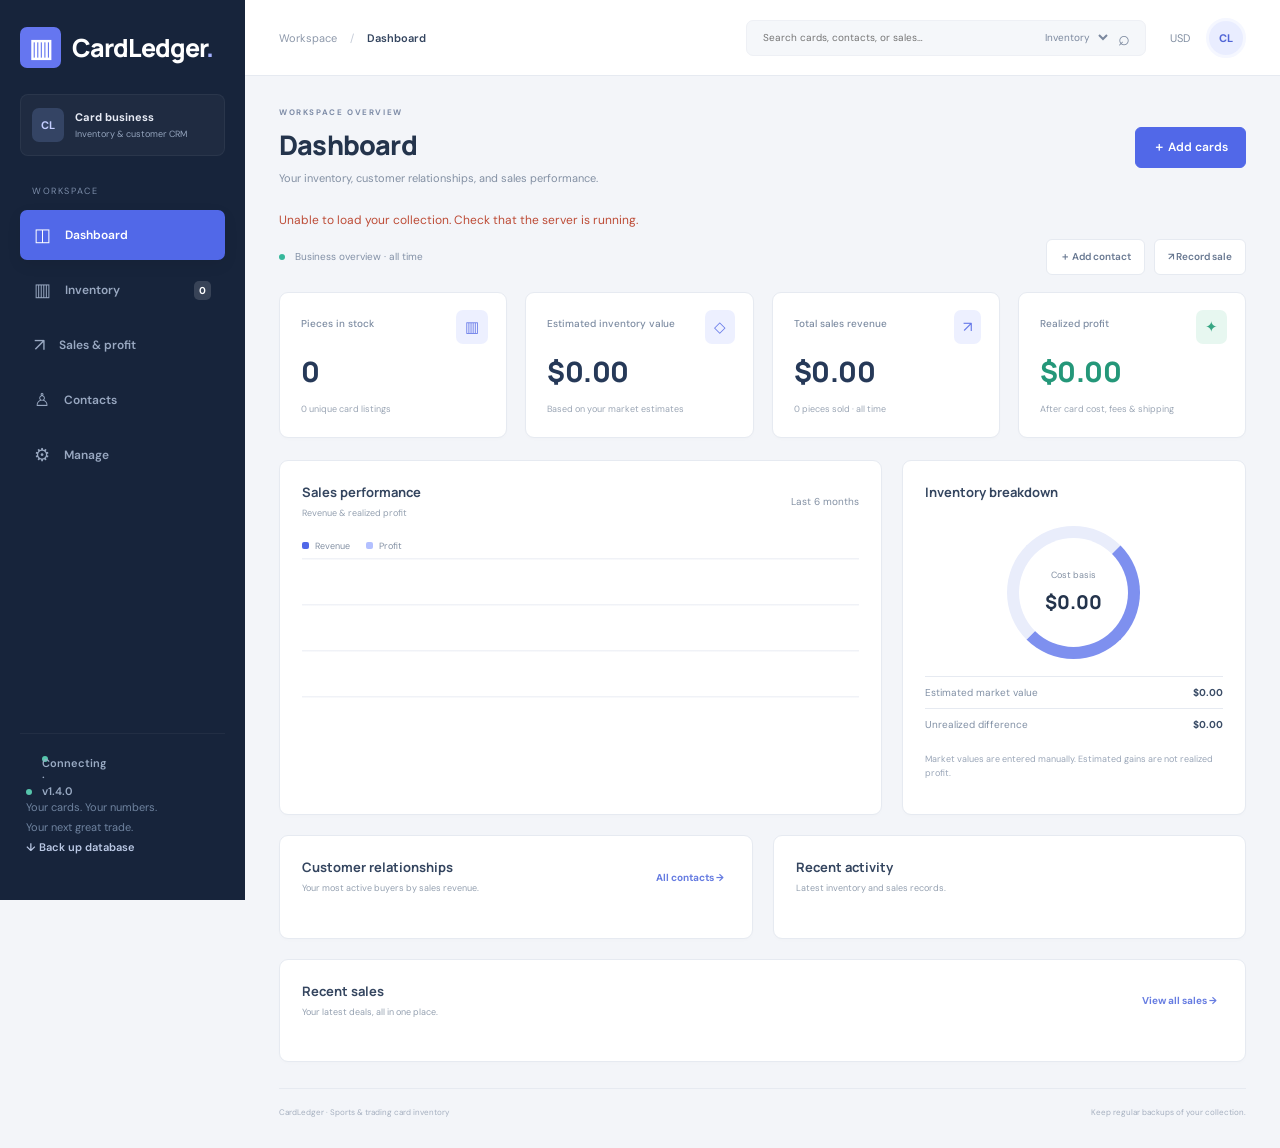
==== commit 76107676: "Add subsets serial numbers and grading certificates to CRM and workbook" ====
--- a/public/index.html
+++ b/public/index.html
@@ -1,10 +1,10 @@
 <!doctype html><html lang="en"><head><meta charset="utf-8"><meta name="viewport" content="width=device-width,initial-scale=1"><title>CardLedger · Sports & trading card CRM</title><link rel="stylesheet" href="style.css"></head><body>
-<aside class="sidebar"><a class="logo" href="#dashboard"><span>▥</span> CardLedger<span class="logo-dot">.</span></a><div class="workspace-card"><span class="workspace-avatar">CL</span><div><strong>Card business</strong><small>Inventory & customer CRM</small></div></div><div class="workspace-label">WORKSPACE</div><nav><button data-page="dashboard" class="active">◫ <span>Dashboard</span></button><button data-page="inventory">▥ <span>Inventory</span><b id="stock-badge">0</b></button><button data-page="sales">↗ <span>Sales & profit</span></button><button data-page="clients">♙ <span>Contacts</span></button><button data-page="manage">⚙ <span>Manage</span></button></nav><div class="sidebar-bottom"><div class="local-badge"><span></span> <span id="sync-label">Connecting · v1.3.0</span></div><p>Your cards. Your numbers.<br>Your next great trade.</p><a href="/api/backup">↓ Back up database</a></div></aside>
+<aside class="sidebar"><a class="logo" href="#dashboard"><span>▥</span> CardLedger<span class="logo-dot">.</span></a><div class="workspace-card"><span class="workspace-avatar">CL</span><div><strong>Card business</strong><small>Inventory & customer CRM</small></div></div><div class="workspace-label">WORKSPACE</div><nav><button data-page="dashboard" class="active">◫ <span>Dashboard</span></button><button data-page="inventory">▥ <span>Inventory</span><b id="stock-badge">0</b></button><button data-page="sales">↗ <span>Sales & profit</span></button><button data-page="clients">♙ <span>Contacts</span></button><button data-page="manage">⚙ <span>Manage</span></button></nav><div class="sidebar-bottom"><div class="local-badge"><span></span> <span id="sync-label">Connecting · v1.4.0</span></div><p>Your cards. Your numbers.<br>Your next great trade.</p><a href="/api/backup">↓ Back up database</a></div></aside>
 <div class="app"><header><div class="breadcrumb">Workspace <span>/</span> <strong id="breadcrumb-page">Dashboard</strong></div><form id="global-search-form" class="global-search"><input id="global-search" type="search" placeholder="Search cards, contacts, or sales…" aria-label="Search CRM"><select id="global-search-scope" aria-label="Search category"><option value="inventory">Inventory</option><option value="clients">Contacts</option><option value="sales">Sales</option></select><button type="submit" aria-label="Search">⌕</button></form><div class="header-account"><span class="currency-label">USD</span><span class="avatar" aria-label="CardLedger workspace">CL</span></div></header><main><div class="page-heading"><div><div class="eyebrow" id="page-eyebrow">THE BIG PICTURE</div><h1 id="page-title">Your collection, at a glance.</h1><p id="page-description">Track what you own, what you sell, and what you earn.</p></div><button class="primary" id="primary-action">＋ Add cards</button></div><div id="global-status" class="status" role="status" aria-live="polite"></div>
 <section id="dashboard" class="page"><div class="dashboard-toolbar"><span class="live-label"><i></i> Business overview · all time</span><div><button class="secondary" id="quick-client">＋ Add contact</button><button class="secondary" id="quick-sale">↗ Record sale</button></div></div><div class="metrics"><article><span>Pieces in stock</span><strong id="metric-stock">0</strong><small id="metric-unique">0 unique card listings</small><i>▥</i></article><article><span>Estimated inventory value</span><strong id="metric-value">$0.00</strong><small>Based on your market estimates</small><i>◇</i></article><article><span>Total sales revenue</span><strong id="metric-revenue">$0.00</strong><small id="metric-sold">0 pieces sold · all time</small><i>↗</i></article><article class="profit-card"><span>Realized profit</span><strong id="metric-profit">$0.00</strong><small>After card cost, fees & shipping</small><i>✦</i></article></div>
 <div class="overview-grid"><article class="panel"><div class="panel-heading"><div><h2>Sales performance</h2><p>Revenue & realized profit</p></div><span class="subtle">Last 6 months</span></div><div class="legend"><span class="revenue-dot"></span> Revenue <span class="profit-dot"></span> Profit</div><div id="chart" class="chart"></div></article><article class="panel value-panel"><div class="panel-heading"><h2>Inventory breakdown</h2></div><div class="value-circle"><span>Cost basis<strong id="cost-basis">$0.00</strong></span></div><div class="value-line"><span>Estimated market value</span><b id="value-market">$0.00</b></div><div class="value-line"><span>Unrealized difference</span><b id="value-difference">$0.00</b></div><p class="fine-print">Market values are entered manually. Estimated gains are not realized profit.</p></article></div>
 <div class="crm-insights"><article class="panel"><div class="panel-heading"><div><h2>Customer relationships</h2><p>Your most active buyers by sales revenue.</p></div><button class="text-button" data-page="clients">All contacts →</button></div><div id="top-clients"></div></article><article class="panel"><div class="panel-heading"><div><h2>Recent activity</h2><p>Latest inventory and sales records.</p></div></div><div id="activity-feed"></div></article></div><article class="panel"><div class="panel-heading"><div><h2>Recent sales</h2><p>Your latest deals, all in one place.</p></div><button class="text-button" data-page="sales">View all sales →</button></div><div id="recent-sales" class="table-wrap"></div></article></section>
-<section id="inventory" class="page" hidden><div class="toolbar"><input id="inventory-search" type="search" placeholder="Search player, character, category, set…" aria-label="Search inventory"><label class="checkbox"><input type="checkbox" id="in-stock-only"> In stock only</label><a class="secondary" href="/api/export/inventory">↓ Export CSV</a></div><div class="panel table-wrap" id="inventory-table"></div></section>
+<section id="inventory" class="page" hidden><div class="toolbar"><input id="inventory-search" type="search" placeholder="Search card, subset, grade, serial…" aria-label="Search inventory"><label class="checkbox"><input type="checkbox" id="in-stock-only"> In stock only</label><a class="secondary" href="/api/export/inventory">↓ Export CSV</a></div><div class="panel table-wrap" id="inventory-table"></div></section>
 <section id="sales" class="page" hidden><div class="toolbar"><input id="sales-search" type="search" placeholder="Search card, client, channel…" aria-label="Search sales"><a class="secondary" href="/api/export/sales">↓ Export CSV</a></div><p class="fine-print">Profit = sale revenue − allocated purchase cost − fees − shipping. It excludes taxes and business overhead.</p><div class="panel table-wrap" id="sales-table"></div></section>
 <section id="clients" class="page" hidden><div class="toolbar"><input id="clients-search" type="search" placeholder="Search name, email, phone…" aria-label="Search clients"><a class="secondary" href="/api/export/clients">↓ Export CSV</a></div><div class="contact-summary" id="contact-summary"></div><div class="panel table-wrap" id="client-grid"></div></section>
 <section id="manage" class="page" hidden><div class="crm-insights"><article class="panel"><h2>Card categories</h2><p>Add your own categories. Categories in use cannot be removed.</p><div id="category-list"></div></article><article class="panel"><h2>Stock controls</h2><p>In Inventory, use <strong>Restock</strong> to add pieces, <strong>Remove stock</strong> for corrections, damage, or giveaways, and <strong>Sell</strong> to record a paid sale.</p><p class="fine-print">Removals are recorded separately and do not create sales or change sales profit. Removed purchase costs are shown below.</p><button class="secondary" data-page="inventory">Open inventory →</button></article></div><article class="panel"><h2>Stock removal history</h2><div id="adjustment-history" class="table-wrap"></div></article></section><footer>CardLedger · Sports & trading card inventory <span>Keep regular backups of your collection.</span></footer></main></div>
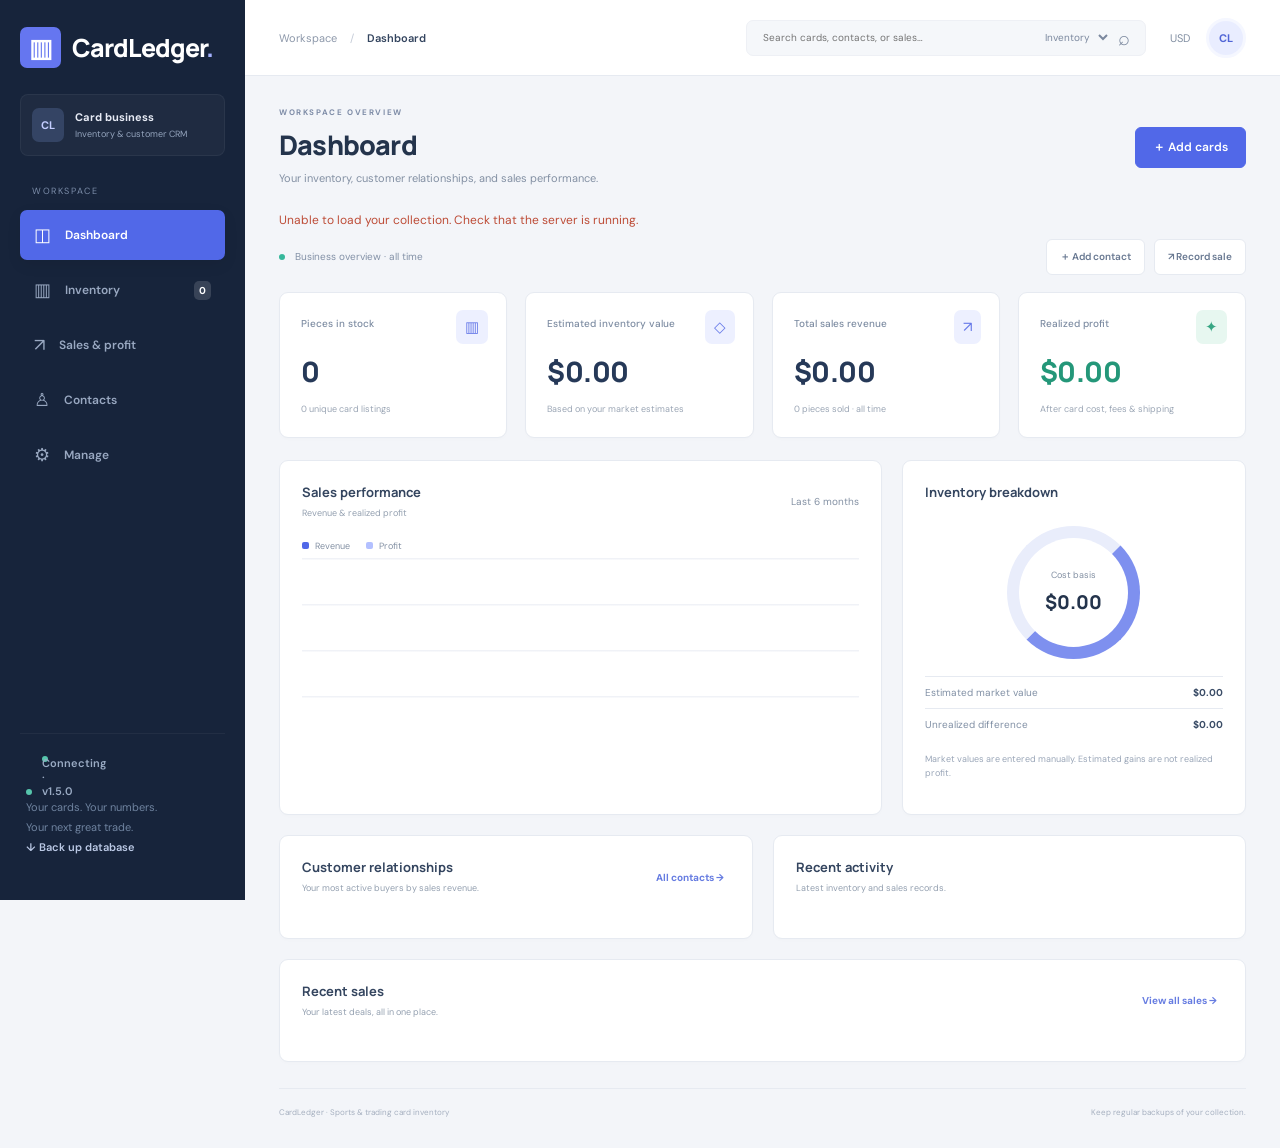
==== commit 0a503089: "Add inventory deletion while retaining sales and adjustment history" ====
--- a/public/index.html
+++ b/public/index.html
@@ -1,5 +1,5 @@
 <!doctype html><html lang="en"><head><meta charset="utf-8"><meta name="viewport" content="width=device-width,initial-scale=1"><title>CardLedger · Sports & trading card CRM</title><link rel="stylesheet" href="style.css"></head><body>
-<aside class="sidebar"><a class="logo" href="#dashboard"><span>▥</span> CardLedger<span class="logo-dot">.</span></a><div class="workspace-card"><span class="workspace-avatar">CL</span><div><strong>Card business</strong><small>Inventory & customer CRM</small></div></div><div class="workspace-label">WORKSPACE</div><nav><button data-page="dashboard" class="active">◫ <span>Dashboard</span></button><button data-page="inventory">▥ <span>Inventory</span><b id="stock-badge">0</b></button><button data-page="sales">↗ <span>Sales & profit</span></button><button data-page="clients">♙ <span>Contacts</span></button><button data-page="manage">⚙ <span>Manage</span></button></nav><div class="sidebar-bottom"><div class="local-badge"><span></span> <span id="sync-label">Connecting · v1.4.0</span></div><p>Your cards. Your numbers.<br>Your next great trade.</p><a href="/api/backup">↓ Back up database</a></div></aside>
+<aside class="sidebar"><a class="logo" href="#dashboard"><span>▥</span> CardLedger<span class="logo-dot">.</span></a><div class="workspace-card"><span class="workspace-avatar">CL</span><div><strong>Card business</strong><small>Inventory & customer CRM</small></div></div><div class="workspace-label">WORKSPACE</div><nav><button data-page="dashboard" class="active">◫ <span>Dashboard</span></button><button data-page="inventory">▥ <span>Inventory</span><b id="stock-badge">0</b></button><button data-page="sales">↗ <span>Sales & profit</span></button><button data-page="clients">♙ <span>Contacts</span></button><button data-page="manage">⚙ <span>Manage</span></button></nav><div class="sidebar-bottom"><div class="local-badge"><span></span> <span id="sync-label">Connecting · v1.5.0</span></div><p>Your cards. Your numbers.<br>Your next great trade.</p><a href="/api/backup">↓ Back up database</a></div></aside>
 <div class="app"><header><div class="breadcrumb">Workspace <span>/</span> <strong id="breadcrumb-page">Dashboard</strong></div><form id="global-search-form" class="global-search"><input id="global-search" type="search" placeholder="Search cards, contacts, or sales…" aria-label="Search CRM"><select id="global-search-scope" aria-label="Search category"><option value="inventory">Inventory</option><option value="clients">Contacts</option><option value="sales">Sales</option></select><button type="submit" aria-label="Search">⌕</button></form><div class="header-account"><span class="currency-label">USD</span><span class="avatar" aria-label="CardLedger workspace">CL</span></div></header><main><div class="page-heading"><div><div class="eyebrow" id="page-eyebrow">THE BIG PICTURE</div><h1 id="page-title">Your collection, at a glance.</h1><p id="page-description">Track what you own, what you sell, and what you earn.</p></div><button class="primary" id="primary-action">＋ Add cards</button></div><div id="global-status" class="status" role="status" aria-live="polite"></div>
 <section id="dashboard" class="page"><div class="dashboard-toolbar"><span class="live-label"><i></i> Business overview · all time</span><div><button class="secondary" id="quick-client">＋ Add contact</button><button class="secondary" id="quick-sale">↗ Record sale</button></div></div><div class="metrics"><article><span>Pieces in stock</span><strong id="metric-stock">0</strong><small id="metric-unique">0 unique card listings</small><i>▥</i></article><article><span>Estimated inventory value</span><strong id="metric-value">$0.00</strong><small>Based on your market estimates</small><i>◇</i></article><article><span>Total sales revenue</span><strong id="metric-revenue">$0.00</strong><small id="metric-sold">0 pieces sold · all time</small><i>↗</i></article><article class="profit-card"><span>Realized profit</span><strong id="metric-profit">$0.00</strong><small>After card cost, fees & shipping</small><i>✦</i></article></div>
 <div class="overview-grid"><article class="panel"><div class="panel-heading"><div><h2>Sales performance</h2><p>Revenue & realized profit</p></div><span class="subtle">Last 6 months</span></div><div class="legend"><span class="revenue-dot"></span> Revenue <span class="profit-dot"></span> Profit</div><div id="chart" class="chart"></div></article><article class="panel value-panel"><div class="panel-heading"><h2>Inventory breakdown</h2></div><div class="value-circle"><span>Cost basis<strong id="cost-basis">$0.00</strong></span></div><div class="value-line"><span>Estimated market value</span><b id="value-market">$0.00</b></div><div class="value-line"><span>Unrealized difference</span><b id="value-difference">$0.00</b></div><p class="fine-print">Market values are entered manually. Estimated gains are not realized profit.</p></article></div>
--- a/public/style.css
+++ b/public/style.css
@@ -6,3 +6,4 @@
 @media(max-width:750px){.sidebar{position:static;width:auto;padding:18px 18px 0;background:#17243b}.logo{font-size:22px}.workspace-card,.workspace-label,.sidebar-bottom{display:none}.sidebar nav{flex-direction:row;margin-top:18px;padding-bottom:12px;gap:4px}.sidebar nav button{font-size:14px;padding:10px 12px}.sidebar nav button span{font-size:11px}.app{margin:0}header{height:auto;min-height:65px;padding:13px 18px;flex-wrap:wrap;gap:13px}.breadcrumb{flex:1}.header-account{margin-left:auto}.global-search{order:3;width:100%;max-width:none;flex-shrink:0}.global-search input{font-size:11px}.page-heading h1{font-size:24px}.page-heading{gap:10px}main{padding:23px 16px}.page-heading p{font-size:10px}.metrics{gap:12px}.metrics article{padding:17px}.metrics strong{font-size:24px}.overview-grid,.crm-insights{grid-template-columns:1fr}.dashboard-toolbar{align-items:flex-start;flex-direction:column;gap:14px}.live-label{font-size:9px}.dashboard-toolbar>div{width:100%}.dashboard-toolbar .secondary{flex:1}.metrics article>span{font-size:9px}.metrics i{font-size:11px;padding:5px 7px}.panel{padding:18px}.contact-summary{gap:12px;flex-wrap:wrap;font-size:9px}.profile-metrics{padding:14px}.profile-metrics strong{font-size:17px}.profile-metrics small{font-size:8px}.client-avatar{width:29px;height:29px;font-size:10px}}
 .overview-grid>*,.crm-insights>*,.chart-month{min-width:0}.panel{min-width:0}@media(max-width:750px){.chart{gap:5px}.chart-bars{width:90%;gap:3px}.bar{width:16px;max-width:44%}.relationship-row>span:nth-child(2){min-width:0}.relationship-row strong{overflow-wrap:anywhere}.panel-heading{flex-wrap:wrap}}
 .category-row{display:flex;align-items:center;justify-content:space-between;gap:14px;padding:12px 0;border-bottom:1px solid var(--border);font-size:11px}.category-row .secondary{font-size:9px;padding:7px 10px}#category-list{margin-top:18px}#manage .panel>p{margin:12px 0}
+.mini-actions .delete-inventory{color:#bc515c;border-color:#f1d5da}.mini-actions .delete-inventory:hover{background:#fff0f2}
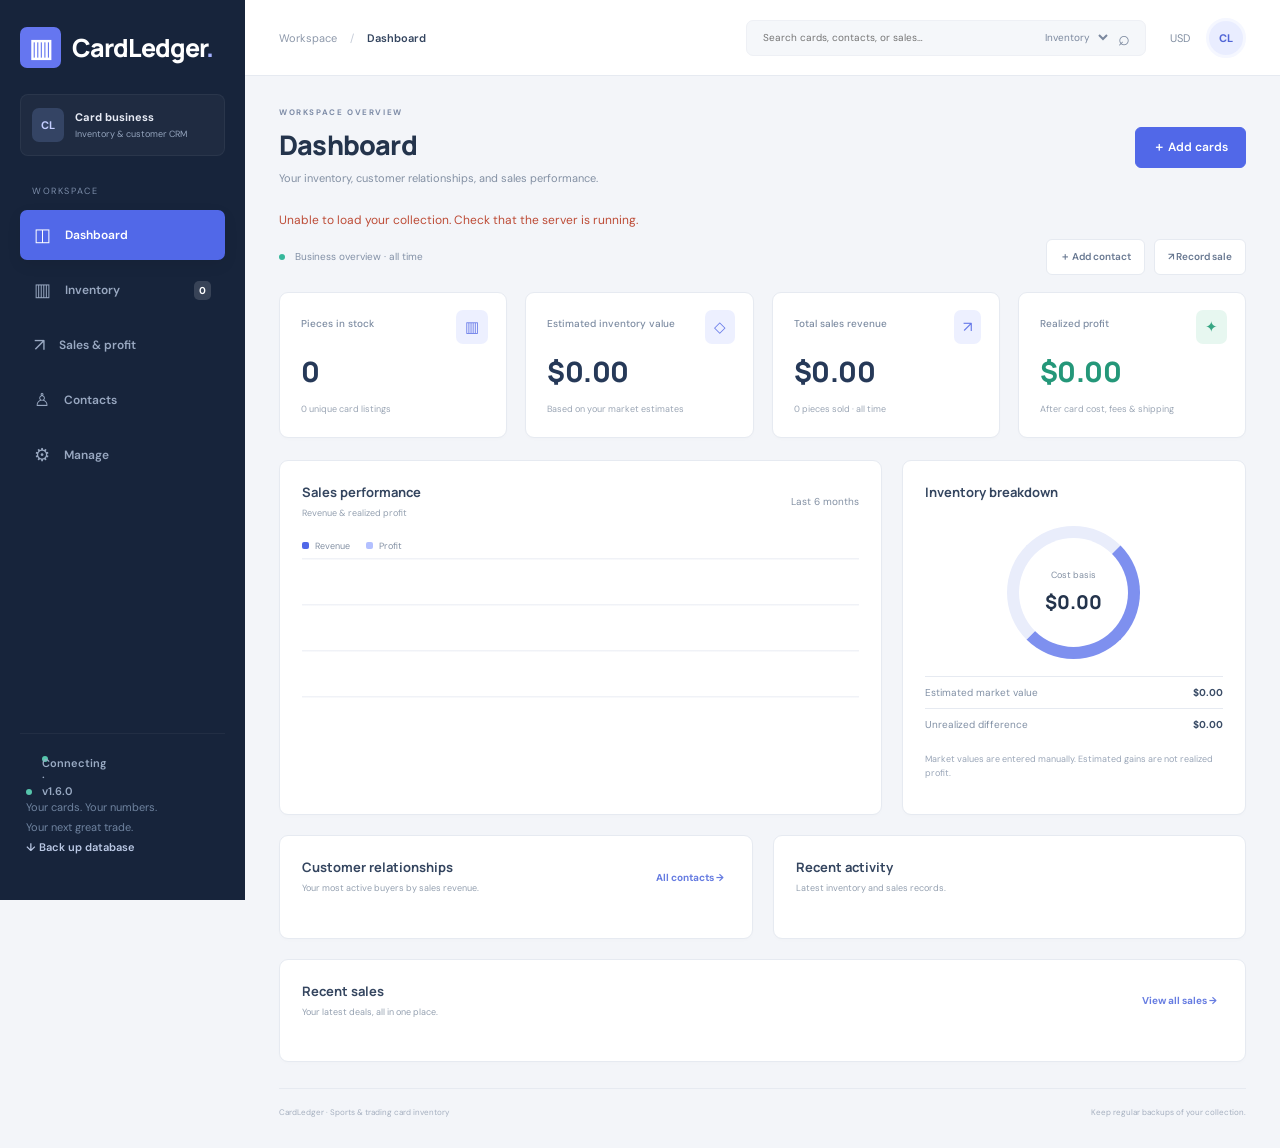
==== commit b6d1fd27: "Add monthly sales receipts payment options and Shopify inventory connector" ====
--- a/public/index.html
+++ b/public/index.html
@@ -1,12 +1,12 @@
 <!doctype html><html lang="en"><head><meta charset="utf-8"><meta name="viewport" content="width=device-width,initial-scale=1"><title>CardLedger · Sports & trading card CRM</title><link rel="stylesheet" href="style.css"></head><body>
-<aside class="sidebar"><a class="logo" href="#dashboard"><span>▥</span> CardLedger<span class="logo-dot">.</span></a><div class="workspace-card"><span class="workspace-avatar">CL</span><div><strong>Card business</strong><small>Inventory & customer CRM</small></div></div><div class="workspace-label">WORKSPACE</div><nav><button data-page="dashboard" class="active">◫ <span>Dashboard</span></button><button data-page="inventory">▥ <span>Inventory</span><b id="stock-badge">0</b></button><button data-page="sales">↗ <span>Sales & profit</span></button><button data-page="clients">♙ <span>Contacts</span></button><button data-page="manage">⚙ <span>Manage</span></button></nav><div class="sidebar-bottom"><div class="local-badge"><span></span> <span id="sync-label">Connecting · v1.5.0</span></div><p>Your cards. Your numbers.<br>Your next great trade.</p><a href="/api/backup">↓ Back up database</a></div></aside>
+<aside class="sidebar"><a class="logo" href="#dashboard"><span>▥</span> CardLedger<span class="logo-dot">.</span></a><div class="workspace-card"><span class="workspace-avatar">CL</span><div><strong>Card business</strong><small>Inventory & customer CRM</small></div></div><div class="workspace-label">WORKSPACE</div><nav><button data-page="dashboard" class="active">◫ <span>Dashboard</span></button><button data-page="inventory">▥ <span>Inventory</span><b id="stock-badge">0</b></button><button data-page="sales">↗ <span>Sales & profit</span></button><button data-page="clients">♙ <span>Contacts</span></button><button data-page="manage">⚙ <span>Manage</span></button></nav><div class="sidebar-bottom"><div class="local-badge"><span></span> <span id="sync-label">Connecting · v1.6.0</span></div><p>Your cards. Your numbers.<br>Your next great trade.</p><a href="/api/backup">↓ Back up database</a></div></aside>
 <div class="app"><header><div class="breadcrumb">Workspace <span>/</span> <strong id="breadcrumb-page">Dashboard</strong></div><form id="global-search-form" class="global-search"><input id="global-search" type="search" placeholder="Search cards, contacts, or sales…" aria-label="Search CRM"><select id="global-search-scope" aria-label="Search category"><option value="inventory">Inventory</option><option value="clients">Contacts</option><option value="sales">Sales</option></select><button type="submit" aria-label="Search">⌕</button></form><div class="header-account"><span class="currency-label">USD</span><span class="avatar" aria-label="CardLedger workspace">CL</span></div></header><main><div class="page-heading"><div><div class="eyebrow" id="page-eyebrow">THE BIG PICTURE</div><h1 id="page-title">Your collection, at a glance.</h1><p id="page-description">Track what you own, what you sell, and what you earn.</p></div><button class="primary" id="primary-action">＋ Add cards</button></div><div id="global-status" class="status" role="status" aria-live="polite"></div>
 <section id="dashboard" class="page"><div class="dashboard-toolbar"><span class="live-label"><i></i> Business overview · all time</span><div><button class="secondary" id="quick-client">＋ Add contact</button><button class="secondary" id="quick-sale">↗ Record sale</button></div></div><div class="metrics"><article><span>Pieces in stock</span><strong id="metric-stock">0</strong><small id="metric-unique">0 unique card listings</small><i>▥</i></article><article><span>Estimated inventory value</span><strong id="metric-value">$0.00</strong><small>Based on your market estimates</small><i>◇</i></article><article><span>Total sales revenue</span><strong id="metric-revenue">$0.00</strong><small id="metric-sold">0 pieces sold · all time</small><i>↗</i></article><article class="profit-card"><span>Realized profit</span><strong id="metric-profit">$0.00</strong><small>After card cost, fees & shipping</small><i>✦</i></article></div>
 <div class="overview-grid"><article class="panel"><div class="panel-heading"><div><h2>Sales performance</h2><p>Revenue & realized profit</p></div><span class="subtle">Last 6 months</span></div><div class="legend"><span class="revenue-dot"></span> Revenue <span class="profit-dot"></span> Profit</div><div id="chart" class="chart"></div></article><article class="panel value-panel"><div class="panel-heading"><h2>Inventory breakdown</h2></div><div class="value-circle"><span>Cost basis<strong id="cost-basis">$0.00</strong></span></div><div class="value-line"><span>Estimated market value</span><b id="value-market">$0.00</b></div><div class="value-line"><span>Unrealized difference</span><b id="value-difference">$0.00</b></div><p class="fine-print">Market values are entered manually. Estimated gains are not realized profit.</p></article></div>
 <div class="crm-insights"><article class="panel"><div class="panel-heading"><div><h2>Customer relationships</h2><p>Your most active buyers by sales revenue.</p></div><button class="text-button" data-page="clients">All contacts →</button></div><div id="top-clients"></div></article><article class="panel"><div class="panel-heading"><div><h2>Recent activity</h2><p>Latest inventory and sales records.</p></div></div><div id="activity-feed"></div></article></div><article class="panel"><div class="panel-heading"><div><h2>Recent sales</h2><p>Your latest deals, all in one place.</p></div><button class="text-button" data-page="sales">View all sales →</button></div><div id="recent-sales" class="table-wrap"></div></article></section>
 <section id="inventory" class="page" hidden><div class="toolbar"><input id="inventory-search" type="search" placeholder="Search card, subset, grade, serial…" aria-label="Search inventory"><label class="checkbox"><input type="checkbox" id="in-stock-only"> In stock only</label><a class="secondary" href="/api/export/inventory">↓ Export CSV</a></div><div class="panel table-wrap" id="inventory-table"></div></section>
-<section id="sales" class="page" hidden><div class="toolbar"><input id="sales-search" type="search" placeholder="Search card, client, channel…" aria-label="Search sales"><a class="secondary" href="/api/export/sales">↓ Export CSV</a></div><p class="fine-print">Profit = sale revenue − allocated purchase cost − fees − shipping. It excludes taxes and business overhead.</p><div class="panel table-wrap" id="sales-table"></div></section>
+<section id="sales" class="page" hidden><div class="toolbar"><select id="sales-month" aria-label="Filter sales by month"><option value="">All months</option></select><input id="sales-search" type="search" placeholder="Search card, client, channel…" aria-label="Search sales"><a class="secondary" href="/api/export/sales">↓ Export CSV</a></div><p class="fine-print">Profit = sale revenue − allocated purchase cost − fees − shipping. It excludes taxes and business overhead.</p><div class="contact-summary" id="sales-summary"></div><article class="panel monthly-panel"><h2>Sales by month</h2><div id="monthly-sales" class="table-wrap"></div></article><div class="panel table-wrap" id="sales-table"></div></section>
 <section id="clients" class="page" hidden><div class="toolbar"><input id="clients-search" type="search" placeholder="Search name, email, phone…" aria-label="Search clients"><a class="secondary" href="/api/export/clients">↓ Export CSV</a></div><div class="contact-summary" id="contact-summary"></div><div class="panel table-wrap" id="client-grid"></div></section>
-<section id="manage" class="page" hidden><div class="crm-insights"><article class="panel"><h2>Card categories</h2><p>Add your own categories. Categories in use cannot be removed.</p><div id="category-list"></div></article><article class="panel"><h2>Stock controls</h2><p>In Inventory, use <strong>Restock</strong> to add pieces, <strong>Remove stock</strong> for corrections, damage, or giveaways, and <strong>Sell</strong> to record a paid sale.</p><p class="fine-print">Removals are recorded separately and do not create sales or change sales profit. Removed purchase costs are shown below.</p><button class="secondary" data-page="inventory">Open inventory →</button></article></div><article class="panel"><h2>Stock removal history</h2><div id="adjustment-history" class="table-wrap"></div></article></section><footer>CardLedger · Sports & trading card inventory <span>Keep regular backups of your collection.</span></footer></main></div>
+<section id="manage" class="page" hidden><div class="crm-insights"><article class="panel"><h2>Card categories</h2><p>Add your own categories. Categories in use cannot be removed.</p><div id="category-list"></div></article><article class="panel"><h2>Stock controls</h2><p>In Inventory, use <strong>Restock</strong> to add pieces, <strong>Remove stock</strong> for corrections, damage, or giveaways, and <strong>Sell</strong> to record a paid sale.</p><p class="fine-print">Removals are recorded separately and do not create sales or change sales profit. Removed purchase costs are shown below.</p><button class="secondary" data-page="inventory">Open inventory →</button></article></div><article class="panel integration-panel"><h2>Payments & Shopify</h2><p>Save your public payment links. Receipts can open these providers; payment status must be confirmed manually.</p><form id="payment-links-form" class="form-grid"><label class="field">PayPal link<input name="paypal" type="url" placeholder="https://…"></label><label class="field">Cash App link<input name="cashapp" type="url" placeholder="https://…"></label><label class="field">Credit-card payment link<input name="creditcard" type="url" placeholder="Stripe, Square, or your processor"></label><div><button class="primary" type="submit">Save payment links</button></div><div id="payment-links-status" role="status" class="status"></div></form><h3>Direct Shopify connection</h3><p id="shopify-status">Checking connection…</p><p class="fine-print">Products are created as drafts. Sync pushes the entered estimated price and current stock to the selected location. Store orders are not imported automatically. Stock conflicts stop the push.</p><button class="secondary" id="sync-shopify-all" type="button">Sync active inventory to Shopify</button><a class="secondary" href="/api/shopify/products.csv">Download Shopify CSV</a><div id="shopify-progress" role="status" class="status"></div></article><article class="panel"><h2>Stock removal history</h2><div id="adjustment-history" class="table-wrap"></div></article></section><footer>CardLedger · Sports & trading card inventory <span>Keep regular backups of your collection.</span></footer></main></div>
 <dialog id="modal"><div class="modal-header"><div><span class="eyebrow">YOUR COLLECTION</span><h2 id="modal-title"></h2></div><button type="button" id="close-modal" aria-label="Close dialog">×</button></div><form id="editor"><div id="form-fields" class="form-grid"></div><div id="form-status" class="status" role="status" aria-live="polite"></div><div class="modal-actions"><button class="secondary" type="button" id="cancel-modal">Cancel</button><button class="primary" type="submit" id="save-button">Save</button></div></form></dialog>
 <dialog id="client-profile"><div class="modal-header"><div><span class="eyebrow">CONTACT RECORD</span><h2 id="profile-title"></h2></div><button type="button" id="close-profile" aria-label="Close contact record">×</button></div><div id="profile-content"></div></dialog><script src="app.js"></script></body></html>
--- a/public/style.css
+++ b/public/style.css
@@ -7,3 +7,4 @@
 .overview-grid>*,.crm-insights>*,.chart-month{min-width:0}.panel{min-width:0}@media(max-width:750px){.chart{gap:5px}.chart-bars{width:90%;gap:3px}.bar{width:16px;max-width:44%}.relationship-row>span:nth-child(2){min-width:0}.relationship-row strong{overflow-wrap:anywhere}.panel-heading{flex-wrap:wrap}}
 .category-row{display:flex;align-items:center;justify-content:space-between;gap:14px;padding:12px 0;border-bottom:1px solid var(--border);font-size:11px}.category-row .secondary{font-size:9px;padding:7px 10px}#category-list{margin-top:18px}#manage .panel>p{margin:12px 0}
 .mini-actions .delete-inventory{color:#bc515c;border-color:#f1d5da}.mini-actions .delete-inventory:hover{background:#fff0f2}
+#sales-month{width:150px;flex-shrink:0}.monthly-panel{margin-bottom:20px}.monthly-panel h2{margin-bottom:16px}.mini-actions a{display:inline-block;padding:6px 9px;border:1px solid #e4eafa;border-radius:5px;font-size:9px;color:#6379d6}.integration-panel{margin-bottom:20px}.integration-panel h3{margin-top:28px}#payment-links-form{margin-top:20px}#payment-links-form>div{align-self:end}#shopify-progress{overflow-wrap:anywhere}
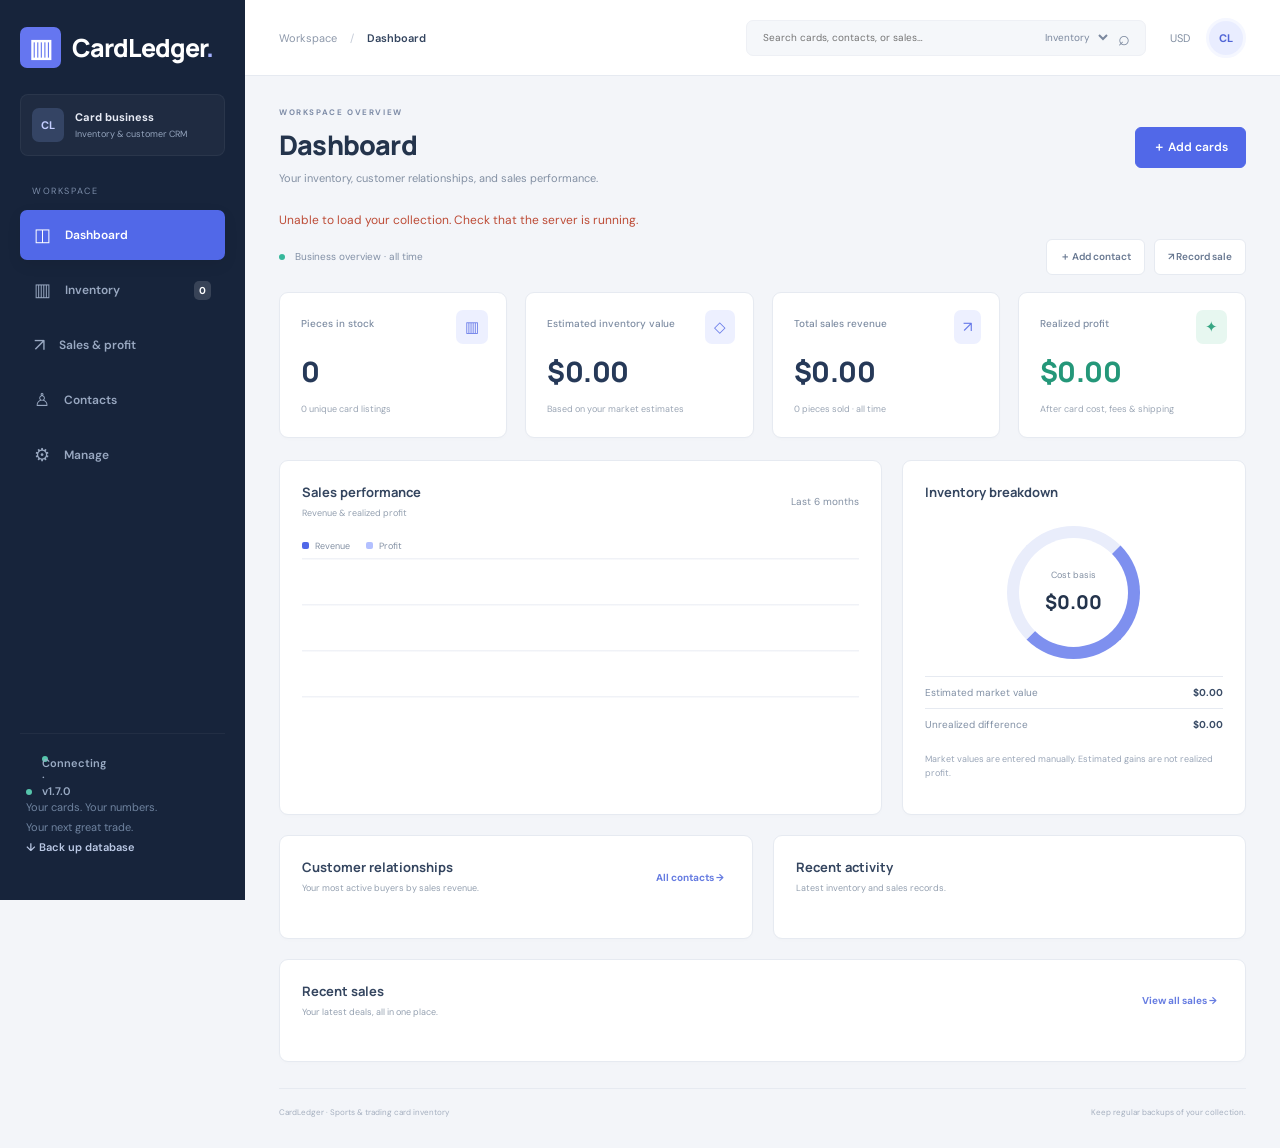
==== commit f81291f1: "Add windowless Windows launch and stop shortcuts" ====
--- a/public/index.html
+++ b/public/index.html
@@ -1,5 +1,5 @@
 <!doctype html><html lang="en"><head><meta charset="utf-8"><meta name="viewport" content="width=device-width,initial-scale=1"><title>CardLedger · Sports & trading card CRM</title><link rel="stylesheet" href="style.css"></head><body>
-<aside class="sidebar"><a class="logo" href="#dashboard"><span>▥</span> CardLedger<span class="logo-dot">.</span></a><div class="workspace-card"><span class="workspace-avatar">CL</span><div><strong>Card business</strong><small>Inventory & customer CRM</small></div></div><div class="workspace-label">WORKSPACE</div><nav><button data-page="dashboard" class="active">◫ <span>Dashboard</span></button><button data-page="inventory">▥ <span>Inventory</span><b id="stock-badge">0</b></button><button data-page="sales">↗ <span>Sales & profit</span></button><button data-page="clients">♙ <span>Contacts</span></button><button data-page="manage">⚙ <span>Manage</span></button></nav><div class="sidebar-bottom"><div class="local-badge"><span></span> <span id="sync-label">Connecting · v1.6.0</span></div><p>Your cards. Your numbers.<br>Your next great trade.</p><a href="/api/backup">↓ Back up database</a></div></aside>
+<aside class="sidebar"><a class="logo" href="#dashboard"><span>▥</span> CardLedger<span class="logo-dot">.</span></a><div class="workspace-card"><span class="workspace-avatar">CL</span><div><strong>Card business</strong><small>Inventory & customer CRM</small></div></div><div class="workspace-label">WORKSPACE</div><nav><button data-page="dashboard" class="active">◫ <span>Dashboard</span></button><button data-page="inventory">▥ <span>Inventory</span><b id="stock-badge">0</b></button><button data-page="sales">↗ <span>Sales & profit</span></button><button data-page="clients">♙ <span>Contacts</span></button><button data-page="manage">⚙ <span>Manage</span></button></nav><div class="sidebar-bottom"><div class="local-badge"><span></span> <span id="sync-label">Connecting · v1.7.0</span></div><p>Your cards. Your numbers.<br>Your next great trade.</p><a href="/api/backup">↓ Back up database</a></div></aside>
 <div class="app"><header><div class="breadcrumb">Workspace <span>/</span> <strong id="breadcrumb-page">Dashboard</strong></div><form id="global-search-form" class="global-search"><input id="global-search" type="search" placeholder="Search cards, contacts, or sales…" aria-label="Search CRM"><select id="global-search-scope" aria-label="Search category"><option value="inventory">Inventory</option><option value="clients">Contacts</option><option value="sales">Sales</option></select><button type="submit" aria-label="Search">⌕</button></form><div class="header-account"><span class="currency-label">USD</span><span class="avatar" aria-label="CardLedger workspace">CL</span></div></header><main><div class="page-heading"><div><div class="eyebrow" id="page-eyebrow">THE BIG PICTURE</div><h1 id="page-title">Your collection, at a glance.</h1><p id="page-description">Track what you own, what you sell, and what you earn.</p></div><button class="primary" id="primary-action">＋ Add cards</button></div><div id="global-status" class="status" role="status" aria-live="polite"></div>
 <section id="dashboard" class="page"><div class="dashboard-toolbar"><span class="live-label"><i></i> Business overview · all time</span><div><button class="secondary" id="quick-client">＋ Add contact</button><button class="secondary" id="quick-sale">↗ Record sale</button></div></div><div class="metrics"><article><span>Pieces in stock</span><strong id="metric-stock">0</strong><small id="metric-unique">0 unique card listings</small><i>▥</i></article><article><span>Estimated inventory value</span><strong id="metric-value">$0.00</strong><small>Based on your market estimates</small><i>◇</i></article><article><span>Total sales revenue</span><strong id="metric-revenue">$0.00</strong><small id="metric-sold">0 pieces sold · all time</small><i>↗</i></article><article class="profit-card"><span>Realized profit</span><strong id="metric-profit">$0.00</strong><small>After card cost, fees & shipping</small><i>✦</i></article></div>
 <div class="overview-grid"><article class="panel"><div class="panel-heading"><div><h2>Sales performance</h2><p>Revenue & realized profit</p></div><span class="subtle">Last 6 months</span></div><div class="legend"><span class="revenue-dot"></span> Revenue <span class="profit-dot"></span> Profit</div><div id="chart" class="chart"></div></article><article class="panel value-panel"><div class="panel-heading"><h2>Inventory breakdown</h2></div><div class="value-circle"><span>Cost basis<strong id="cost-basis">$0.00</strong></span></div><div class="value-line"><span>Estimated market value</span><b id="value-market">$0.00</b></div><div class="value-line"><span>Unrealized difference</span><b id="value-difference">$0.00</b></div><p class="fine-print">Market values are entered manually. Estimated gains are not realized profit.</p></article></div>
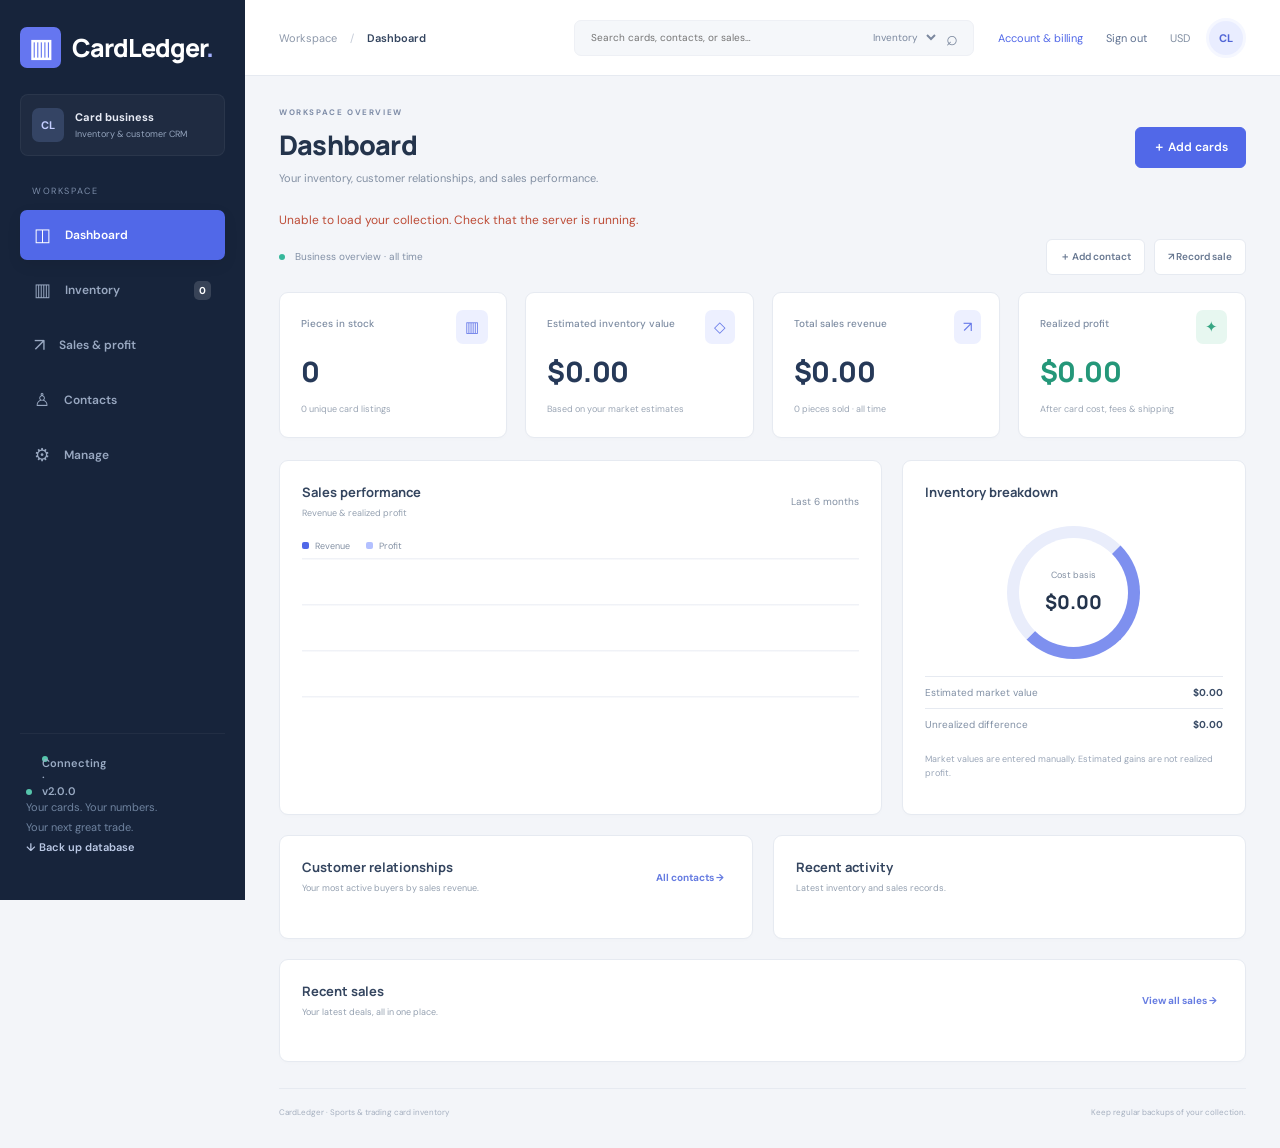
==== commit 3e4eb46e: "Add private owner login isolated customer workspaces and 5 dollar monthly billing" ====
--- a/public/index.html
+++ b/public/index.html
@@ -1,6 +1,6 @@
-<!doctype html><html lang="en"><head><meta charset="utf-8"><meta name="viewport" content="width=device-width,initial-scale=1"><title>CardLedger · Sports & trading card CRM</title><link rel="stylesheet" href="style.css"></head><body>
-<aside class="sidebar"><a class="logo" href="#dashboard"><span>▥</span> CardLedger<span class="logo-dot">.</span></a><div class="workspace-card"><span class="workspace-avatar">CL</span><div><strong>Card business</strong><small>Inventory & customer CRM</small></div></div><div class="workspace-label">WORKSPACE</div><nav><button data-page="dashboard" class="active">◫ <span>Dashboard</span></button><button data-page="inventory">▥ <span>Inventory</span><b id="stock-badge">0</b></button><button data-page="sales">↗ <span>Sales & profit</span></button><button data-page="clients">♙ <span>Contacts</span></button><button data-page="manage">⚙ <span>Manage</span></button></nav><div class="sidebar-bottom"><div class="local-badge"><span></span> <span id="sync-label">Connecting · v1.7.0</span></div><p>Your cards. Your numbers.<br>Your next great trade.</p><a href="/api/backup">↓ Back up database</a></div></aside>
-<div class="app"><header><div class="breadcrumb">Workspace <span>/</span> <strong id="breadcrumb-page">Dashboard</strong></div><form id="global-search-form" class="global-search"><input id="global-search" type="search" placeholder="Search cards, contacts, or sales…" aria-label="Search CRM"><select id="global-search-scope" aria-label="Search category"><option value="inventory">Inventory</option><option value="clients">Contacts</option><option value="sales">Sales</option></select><button type="submit" aria-label="Search">⌕</button></form><div class="header-account"><span class="currency-label">USD</span><span class="avatar" aria-label="CardLedger workspace">CL</span></div></header><main><div class="page-heading"><div><div class="eyebrow" id="page-eyebrow">THE BIG PICTURE</div><h1 id="page-title">Your collection, at a glance.</h1><p id="page-description">Track what you own, what you sell, and what you earn.</p></div><button class="primary" id="primary-action">＋ Add cards</button></div><div id="global-status" class="status" role="status" aria-live="polite"></div>
+<!doctype html><html lang="en"><head><meta charset="utf-8"><meta name="viewport" content="width=device-width,initial-scale=1"><title>CardLedger · Sports & trading card CRM</title><link rel="stylesheet" href="style.css"><link rel="stylesheet" href="auth.css"></head><body>
+<aside class="sidebar"><a class="logo" href="#dashboard"><span>▥</span> CardLedger<span class="logo-dot">.</span></a><div class="workspace-card"><span class="workspace-avatar">CL</span><div><strong>Card business</strong><small>Inventory & customer CRM</small></div></div><div class="workspace-label">WORKSPACE</div><nav><button data-page="dashboard" class="active">◫ <span>Dashboard</span></button><button data-page="inventory">▥ <span>Inventory</span><b id="stock-badge">0</b></button><button data-page="sales">↗ <span>Sales & profit</span></button><button data-page="clients">♙ <span>Contacts</span></button><button data-page="manage">⚙ <span>Manage</span></button></nav><div class="sidebar-bottom"><div class="local-badge"><span></span> <span id="sync-label">Connecting · v2.0.0</span></div><p>Your cards. Your numbers.<br>Your next great trade.</p><a href="/api/backup">↓ Back up database</a></div></aside>
+<div class="app"><header><div class="breadcrumb">Workspace <span>/</span> <strong id="breadcrumb-page">Dashboard</strong></div><form id="global-search-form" class="global-search"><input id="global-search" type="search" placeholder="Search cards, contacts, or sales…" aria-label="Search CRM"><select id="global-search-scope" aria-label="Search category"><option value="inventory">Inventory</option><option value="clients">Contacts</option><option value="sales">Sales</option></select><button type="submit" aria-label="Search">⌕</button></form><div class="header-account"><a class="account-link" href="/account">Account & billing</a><button class="logout-button" id="workspace-logout">Sign out</button><span class="currency-label">USD</span><span class="avatar" aria-label="CardLedger workspace">CL</span></div></header><main><div class="page-heading"><div><div class="eyebrow" id="page-eyebrow">THE BIG PICTURE</div><h1 id="page-title">Your collection, at a glance.</h1><p id="page-description">Track what you own, what you sell, and what you earn.</p></div><button class="primary" id="primary-action">＋ Add cards</button></div><div id="global-status" class="status" role="status" aria-live="polite"></div>
 <section id="dashboard" class="page"><div class="dashboard-toolbar"><span class="live-label"><i></i> Business overview · all time</span><div><button class="secondary" id="quick-client">＋ Add contact</button><button class="secondary" id="quick-sale">↗ Record sale</button></div></div><div class="metrics"><article><span>Pieces in stock</span><strong id="metric-stock">0</strong><small id="metric-unique">0 unique card listings</small><i>▥</i></article><article><span>Estimated inventory value</span><strong id="metric-value">$0.00</strong><small>Based on your market estimates</small><i>◇</i></article><article><span>Total sales revenue</span><strong id="metric-revenue">$0.00</strong><small id="metric-sold">0 pieces sold · all time</small><i>↗</i></article><article class="profit-card"><span>Realized profit</span><strong id="metric-profit">$0.00</strong><small>After card cost, fees & shipping</small><i>✦</i></article></div>
 <div class="overview-grid"><article class="panel"><div class="panel-heading"><div><h2>Sales performance</h2><p>Revenue & realized profit</p></div><span class="subtle">Last 6 months</span></div><div class="legend"><span class="revenue-dot"></span> Revenue <span class="profit-dot"></span> Profit</div><div id="chart" class="chart"></div></article><article class="panel value-panel"><div class="panel-heading"><h2>Inventory breakdown</h2></div><div class="value-circle"><span>Cost basis<strong id="cost-basis">$0.00</strong></span></div><div class="value-line"><span>Estimated market value</span><b id="value-market">$0.00</b></div><div class="value-line"><span>Unrealized difference</span><b id="value-difference">$0.00</b></div><p class="fine-print">Market values are entered manually. Estimated gains are not realized profit.</p></article></div>
 <div class="crm-insights"><article class="panel"><div class="panel-heading"><div><h2>Customer relationships</h2><p>Your most active buyers by sales revenue.</p></div><button class="text-button" data-page="clients">All contacts →</button></div><div id="top-clients"></div></article><article class="panel"><div class="panel-heading"><div><h2>Recent activity</h2><p>Latest inventory and sales records.</p></div></div><div id="activity-feed"></div></article></div><article class="panel"><div class="panel-heading"><div><h2>Recent sales</h2><p>Your latest deals, all in one place.</p></div><button class="text-button" data-page="sales">View all sales →</button></div><div id="recent-sales" class="table-wrap"></div></article></section>
--- a/public/auth.css
+++ b/public/auth.css
@@ -0,0 +1 @@
+.auth-layout{max-width:1050px;margin:60px auto;padding:35px;display:grid;grid-template-columns:1.15fr 1fr;gap:70px;align-items:center}.auth-intro{background:#17243b;color:white;padding:45px;border-radius:18px}.auth-intro .logo{display:block;margin-bottom:60px}.auth-intro .eyebrow{color:#a9b6ef}.auth-intro h1{font-size:42px;line-height:1.2;margin:22px 0}.auth-intro p{color:#a2b0c8;font-size:13px;line-height:1.9}.plan-callout{margin-top:35px;border-top:1px solid #ffffff20;padding-top:25px}.plan-callout strong{font-size:35px}.plan-callout small{font-size:12px;font-weight:400}.plan-callout p{font-size:11px;margin-top:10px}.auth-card{padding:30px;background:white;border:1px solid var(--border);border-radius:14px}.auth-card h2{font-size:28px;margin:14px 0 10px}.auth-tabs{display:flex;gap:10px;margin:25px 0}.auth-tabs button{border:1px solid var(--border);background:white;border-radius:5px;padding:10px;color:#72809a}.auth-tabs button[aria-pressed=true]{background:#eef1ff;color:#5168e8}.auth-card label{display:block;font-size:11px;font-weight:600;margin:20px 0}.auth-card input{margin-top:8px}.auth-card .primary{margin-top:10px}.account-layout{max-width:900px;margin:45px auto;padding:25px}.account-layout h1{font-size:29px}.account-layout .panel{margin-top:25px}.account-layout label{display:block;margin:15px 0;font-size:12px}.account-layout input{margin-top:8px}.billing-actions{display:flex;gap:12px;flex-wrap:wrap;margin:20px 0}.billing-notice{padding:14px;background:#eef1ff;border-radius:7px;line-height:1.7;font-size:13px}.logout-button{background:none;border:0;color:#617392;font-size:11px;padding:7px}.account-link{font-size:11px;color:#5168e8}@media(max-width:750px){.auth-layout{margin:15px auto;padding:15px;grid-template-columns:1fr;gap:20px}.auth-intro{padding:28px}.auth-intro .logo{margin-bottom:30px}.auth-intro h1{font-size:30px}.auth-card{padding:25px}.account-layout{margin:10px auto;padding:18px}}
